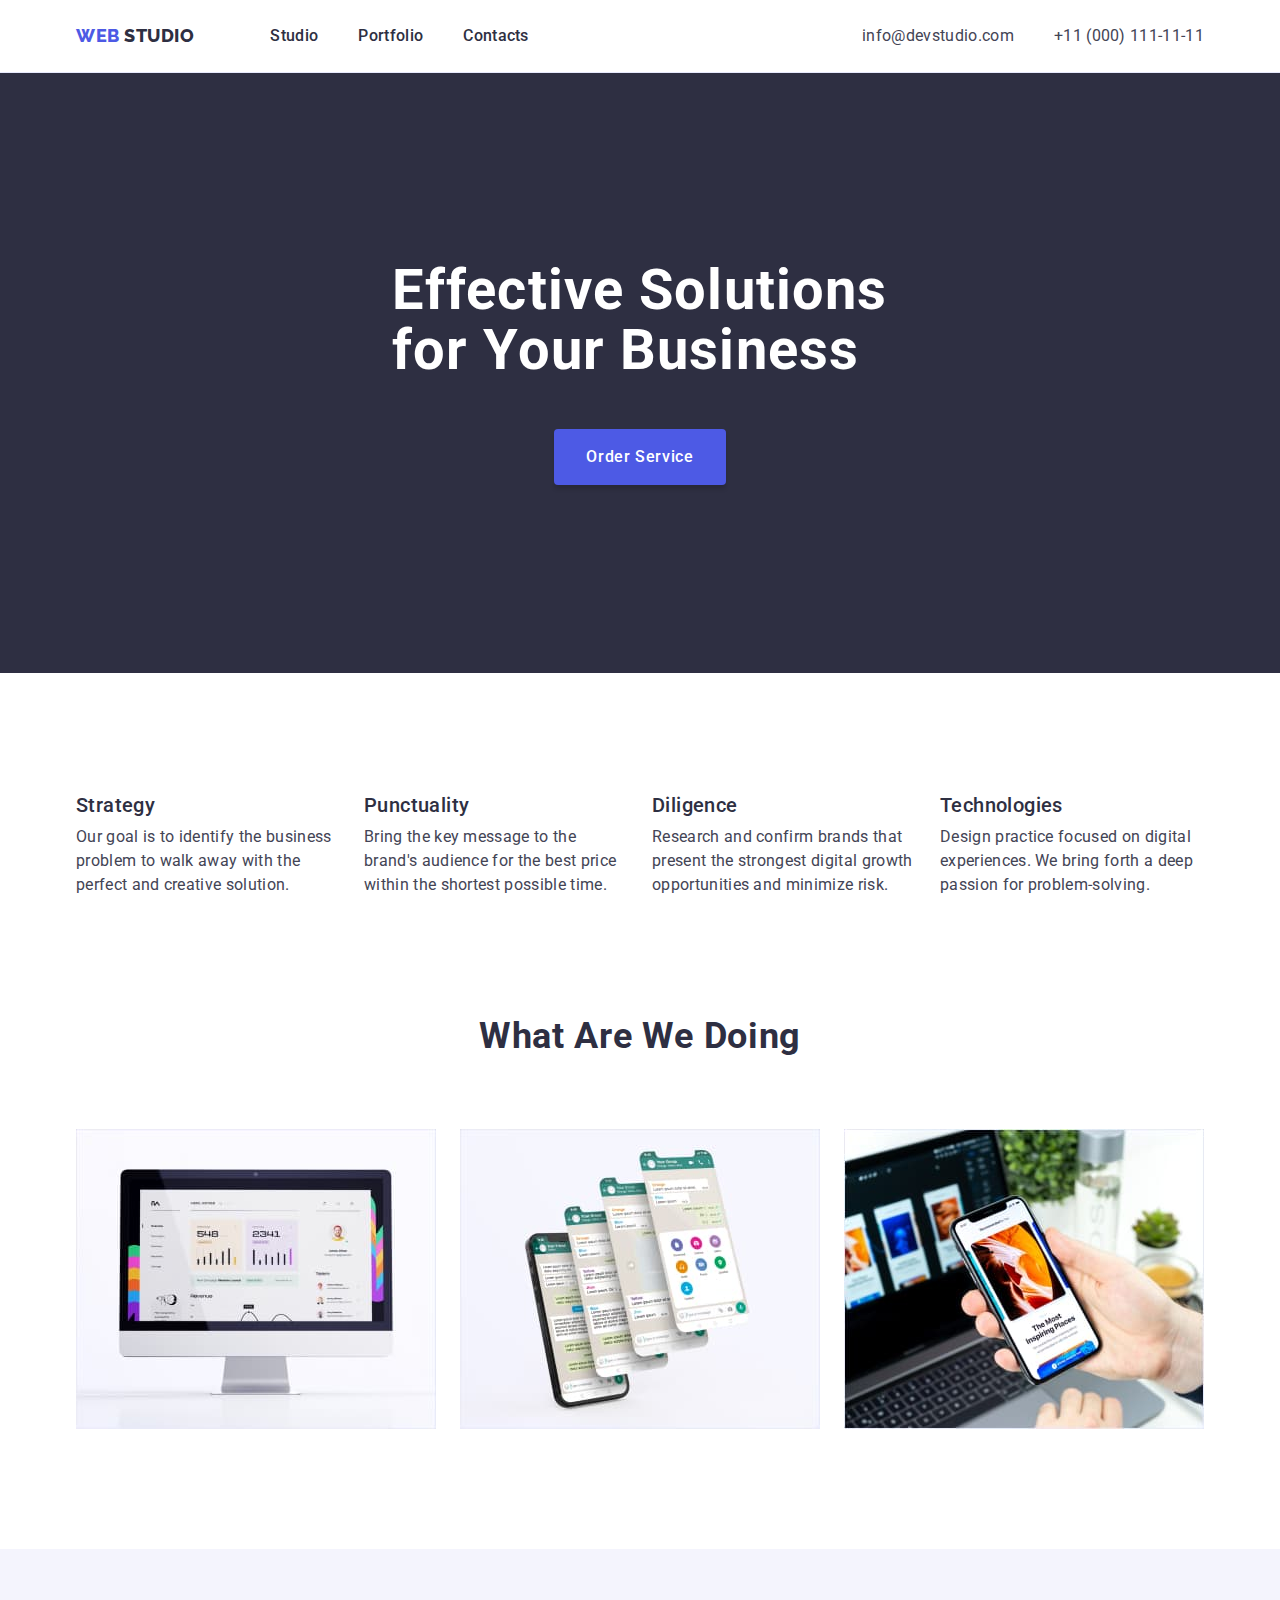
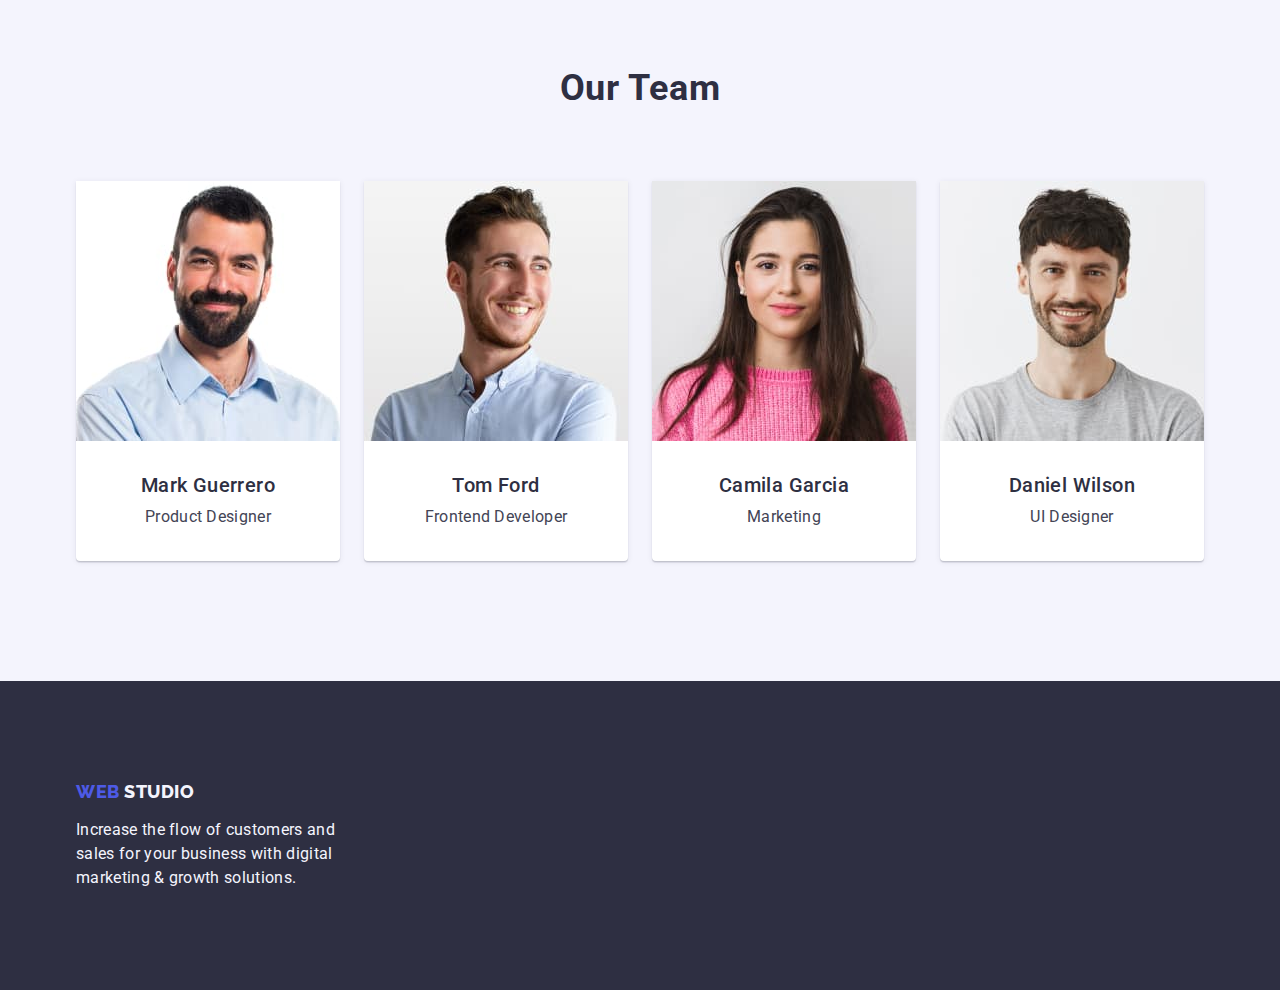
==== index.html @ 8f1e39b2 "Initial commit" ====
<!DOCTYPE html>
<html lang="en">
  <head>
    <meta charset="UTF-8" />
    <meta http-equiv="X-UA-Compatible" content="IE=edge" />
    <meta name="viewport" content="width=device-width, initial-scale=1.0" />
    <title>Web Studio</title>
    <link rel="preconnect" href="https://fonts.googleapis.com" />
    <link rel="preconnect" href="https://fonts.gstatic.com" crossorigin />
    <link
      href="https://fonts.googleapis.com/css2?family=Raleway:wght@800&family=Roboto:wght@400;500;700&display=swap"
      rel="stylesheet"
    />
    <link
      rel="stylesheet"
      href="https://cdnjs.cloudflare.com/ajax/libs/modern-normalize/1.1.0/modern-normalize.min.css"
    />
    <link rel="stylesheet" href="./css/styles.css" />
  </head>
  <body>
    <!-- top-line -->
    <header class="header">
      <div class="navigation-section container">
        <nav class="header-nav">
          <a href="./index.html" class="header-logo">
            Web
            <span class="header-logo-studio">Studio</span>
          </a>

          <!-- navigation -->

          <ul class="nav-items list">
            <li class="nav-item">
              <a href="./index.html" class="nav-link link">Studio</a>
            </li>
            <li class="nav-item">
              <a href="./portfolio.html" class="nav-link link">Portfolio</a>
            </li>
            <li class="nav-item">
              <a href="" class="nav-link link">Contacts</a>
            </li>
          </ul>
        </nav>

        <!-- address -->

        <address class="header-address">
          <ul class="outh-nav list">
            <li class="outh-item">
              <!-- link address mail  -->
              <a href="mailto:info@devstudio.com" class="outh-link link"
                >info@devstudio.com</a
              >
            </li>
            <li class="outh-item">
              <!-- link namber telephone -->
              <a href="tel:+110001111111" class="outh-link link"
                >+11 (000) 111-11-11</a
              >
            </li>
          </ul>
        </address>
      </div>
    </header>

    <main>
      <!-- hero -->
      <section class="hero section">
        <div class="container">
          <h1 class="hero-subject">Effective Solutions for Your Business</h1>
          <button type="button" class="hero-btn">Order Service</button>
        </div>
      </section>

      <!-- section2 advantages-->
      <section class="advantages-section section">
        <div class="advantages-container container">
          <h2 class="visually-hidden">information</h2>
          <ul class="advantages-list list">
            <li class="advantages-item item">
              <h3 class="section-subtitle">Strategy</h3>
              <p class="section-feature">
                Our goal is to identify the business problem to walk away with
                the perfect and creative solution.
              </p>
            </li>
            <li class="advantages-item item">
              <h3 class="section-subtitle">Punctuality</h3>
              <p class="section-feature">
                Bring the key message to the brand's audience for the best price
                within the shortest possible time.
              </p>
            </li>
            <li class="advantages-item item">
              <h3 class="section-subtitle">Diligence</h3>
              <p class="section-feature">
                Research and confirm brands that present the strongest digital
                growth opportunities and minimize risk.
              </p>
            </li>
            <li class="advantages-item item">
              <h3 class="section-subtitle">Technologies</h3>
              <p class="section-feature">
                Design practice focused on digital experiences. We bring forth a
                deep passion for problem-solving.
              </p>
            </li>
          </ul>
        </div>
      </section>

      <!-- section3 What are we doing-->
      <section class="work-section section">
        <div class="work-container container">
          <h2 class="section-title">What are we doing</h2>
          <ul class="work-list list">
            <li class="work-item">
              <img
                src="./images/rectangle-computer.jpg"
                alt="computer"
                width="360"
              />
            </li>
            <li class="work-item">
              <img
                src="./images/rectangle-screen.jpg"
                alt="screen"
                width="360"
              />
            </li>
            <li class="work-item">
              <img
                src="./images/rectangle-telrphone.jpg"
                alt="telephone"
                width="360"
              />
            </li>
          </ul>
        </div>
      </section>

      <!-- section4 -->
      <section class="section-individual section">
        <div class="individual-container container">
          <h2 class="section-title">Our Team</h2>
          <ul class="individual-lists lists">
            <li class="teacher-list list">
              <img
                class="img-list"
                src="./images/mark-guerrero-img.jpg"
                alt="Mark Guerrero"
                width="264"
              />
              <div class="information-list">
                <h3 class="section-subtitle">Mark Guerrero</h3>
                <p class="section-feature">Product Designer</p>
              </div>
            </li>
            <li class="teacher-list list">
              <img
                class="img-list"
                src="./images/tom-ford-img.jpg"
                alt="Tom Ford"
                width="264"
              />
              <div class="information-list">
                <h3 class="section-subtitle">Tom Ford</h3>
                <p class="section-feature">Frontend Developer</p>
              </div>
            </li>
            <li class="teacher-list list">
              <img
                class="img-list"
                src="./images/camila-garcia-img.jpg"
                alt="Camila Garcia"
                width="264"
              />
              <div class="information-list">
                <h3 class="section-subtitle">Camila Garcia</h3>
                <p class="section-feature">Marketing</p>
              </div>
            </li>
            <li class="teacher-list list">
              <img
                class="img-list"
                src="./images/daniel-wilson-img.jpg"
                alt="Daniel Wilson"
                width="264"
              />
              <div class="information-list">
                <h3 class="section-subtitle">Daniel Wilson</h3>
                <p class="section-feature">UI Designer</p>
              </div>
            </li>
          </ul>
        </div>
      </section>
    </main>

    <footer class="futer list">
      <div class="futer-title container">
        <a href="./index.html" class="logo-futer link">
          Web
          <span class="title-studio">Studio</span>
        </a>
        <p class="box-text">
          Increase the flow of customers and sales for your business with
          digital marketing & growth solutions.
        </p>
      </div>
    </footer>
  </body>
</html>
---- css/styles.css ----
:root {
  --primary-text-color: #434455;
  --title-text-color: #2e2f42;
  --background-style-color: #ffffff;
  --primary-button-color: #4d5ae5;
  --active-button-color: #404bbf;
  --design-element: #f4f4fd;
  --border-box: #e7e9fc;
}

html {
  box-sizing: border-box;
}

*,
*::before *::after {
  box-sizing: inherit;
}

body {
  font-family: Roboto, sans-serif;
  margin: 0;
  background-color: var(--background-style-color);
  color: var(--primary-text-color);
  letter-spacing: 0.02em;
}

/* defolt class */

h1,
h2,
h3,
h4,
p {
  margin: 0 auto;
}
ul {
  list-style: none;
  padding: 0;
  margin: 0;
}
a {
  text-decoration: none;
}
.visually-hidden {
  position: absolute;
  width: 1px;
  height: 1px;
  margin: -1px;
  border: 0;
  padding: 0;

  white-space: nowrap;
  clip-path: inset(100%);
  clip: rect(0 0 0 0);
  overflow: hidden;
}

.container {
  width: 1158px;
  padding: 0 15px;

  margin: 0 auto;
}
.section-title {
  margin-top: 0;
  margin-bottom: 72px;

  color: var(--title-text-color);
  font-weight: 700;
  font-size: 36px;
  line-height: 1.11;
  text-align: center;
  letter-spacing: 0.02em;
  text-transform: capitalize;
}

.section-subtitle {
  margin-bottom: 8px;
  align-items: center;

  color: var(--title-text-color);
  font-family: "Roboto";
  font-style: normal;
  font-weight: 500;
  font-size: 20px;
  line-height: 1.2;
  letter-spacing: 0.02em;
}

.section-feature {
  margin-top: 0;
  margin-bottom: 0px;

  color: var(--primary-text-color);
  font-size: 16px;
  line-height: 1.5;
}

img {
  display: block;
}

/* logo*/

.navigation-section {
  display: flex;
  align-items: center;
  justify-content: space-between;
  margin: 0 auto;
}

.header {
  border-bottom: 1px solid var(--border-box);
}

.header-nav {
  display: flex;
  align-items: center;
}

.header-logo {
  margin-right: 76px;

  color: var(--primary-button-color);
  font-family: Raleway, sans-serif;
  font-weight: 800;
  font-size: 18px;
  line-height: 1.17;
  letter-spacing: 0.03em;
  text-transform: uppercase;
  text-decoration: none;
}
.header-logo-studio {
  color: var(--title-text-color);
}

/* navigation */

.nav-items {
  display: flex;
}
.nav-item:not(:last-child) {
  margin-right: 40px;
}
.nav-link {
  display: block;
  padding: 24px 0;

  color: var(--title-text-color);
  font-weight: 500;
  font-family: inherit;
  font-size: 16px;
  line-height: 1.5;
}

.nav-link:hover,
.nav-link:focus {
  color: var(--active-button-color);
}

/* address  */
.header-address {
  padding-top: 24px;
  padding-bottom: 24px;
}
.outh-nav {
  display: flex;
}

.outh-item:not(:last-child) {
  margin-right: 40px;
}

.outh-link {
  display: block;
  border: none;

  color: var(--primary-text-color);
  font-style: normal;
  font-size: 16px;
  line-height: 1.5;
}
.outh-link:hover,
.outh-link:focus {
  color: var(--active-button-color);
}

/* hero */

.hero {
  align-items: center;

  padding: 188px 0;
  background-color: var(--title-text-color);
}

.hero-subject {
  max-width: 496px;
  margin-bottom: 48px;

  color: var(--background-style-color);
  font-weight: 700;
  font-size: 56px;
  line-height: 1.07;
  letter-spacing: 0.02em;
}
/*hero btn */

.hero-btn {
  display: block;
  min-width: 169px;
  padding: 16px 32px;
  margin: auto;

  background-color: var(--primary-button-color);
  color: var(--background-style-color);
  font-family: "Roboto", sans-serif;
  font-weight: 500;
  font-size: 16px;
  line-height: 1.5;
  letter-spacing: 0.04em;
  cursor: pointer;

  border: none;
  box-shadow: 0px 4px 4px rgba(0, 0, 0, 0.15);
  border-radius: 4px;
}

.hero-btn:hover,
.hero-btn:focus {
  background-color: var(--active-button-color);
  color: var(--background-style-color);
}

/* section */
.advantages-section {
  padding: 120px 0;
  margin: 0 auto;
}

.advantages-list {
  display: flex;
  align-items: center;
  gap: 24px;
}
.advantages-item {
  display: flex;
  flex-direction: column;
  align-items: baseline;
  padding: 0px;
  /* gap: 8px; */
  width: calc((100% - 72px) / 4);
}
.advantages-item .section-subtitle {
  margin-left: 0;
}

/* work-section  */

.work-section {
  padding-bottom: 120px;
}

.work-list {
  display: flex;
}

.work-item:not(:last-child) {
  margin-right: 24px;
}
/* section 4 */
.section-individual {
  padding-top: 120px;
  padding-bottom: 120px;

  background-color: var(--design-element);
}

.individual-lists {
  display: flex;
  align-items: center;
  padding: 0;
  margin: 0;
}

.teacher-list {
  background-color: var(--background-style-color);
  box-shadow: 0px 1px 6px rgba(46, 47, 66, 0.08),
    0px 1px 1px rgba(46, 47, 66, 0.16), 0px 2px 1px rgba(46, 47, 66, 0.08);
  border-radius: 0px 0px 4px 4px;
}

.teacher-list:not(:last-child) {
  margin-right: 24px;
}

.information-list {
  display: flex;
  flex-direction: column;
  padding: 32px 16px;
}
.information-list > h3,
.information-list > p {
  text-align: center;
}

/* footer     */
.futer {
  display: flex;

  background-color: var(--title-text-color);
  padding-top: 100px;
  padding-bottom: 100px;
}

.logo-futer {
  display: inline-block;
  margin-bottom: 16px;
  padding: 0;

  min-width: 115px;
  color: var(--primary-button-color);
  font-family: Raleway, sans-serif;
  font-weight: 800;
  font-size: 18px;
  line-height: 1.17;
  letter-spacing: 0.03em;
  text-transform: uppercase;
  text-decoration: none;
}

.title-studio {
  color: var(--design-element);
}
.box-text {
  width: 264px;
  margin: 0;

  color: var(--design-element);
  font-size: 16px;
  line-height: 1.5;
}

/* porfolio */
.section-filtr {
  padding: 96px 0 120px;
}

.filters-items {
  display: flex;
  padding: 0;

  margin-bottom: 72px;
  gap: 24px;
  align-items: center;

  flex-direction: row;
  justify-content: center;
}
.btn {
  align-items: center;
  margin: 0;
  padding: 0;
}

.btn-link {
  display: flex;
  margin: 0;
  padding: 12px 24px;
  align-items: center;
  border: 1px solid var(--border-box);
  border-radius: 4px;

  background-color: var(--design-element);
  color: var(--primary-button-color);
  font-family: Roboto, sans-serif;
  font-weight: 500;
  font-size: 16px;
  line-height: 1.5;
  letter-spacing: 0.04em;
  cursor: pointer;
}
.ntn-link:not(:last-child) {
  margin-right: 12px 24px;
}

.btn-link:hover,
.btn-link:focus {
  background-color: var(--active-button-color);
  color: var(--background-style-color);
  border: none;
  border: 1px solid transparent;
}

/* section-portfolio 2 */
.section-portfolio {
  display: flex;
  flex-wrap: wrap;
}
.img-info {
  display: flex;
  justify-content: center;
  margin-right: 24px;
  margin-bottom: 48px;
  width: 360px;
  /* border: 1px solid var(--border-box); */
}

.img-info:nth-child(3n) {
  margin-right: 0;
}
.img-info:nth-last-child(-n + 3) {
  margin-bottom: 0;
}

.info-link {
  margin: 0 auto;
  padding: 32px 16px;

  border: 1px solid var(--border-box);
  border-top: none;
}
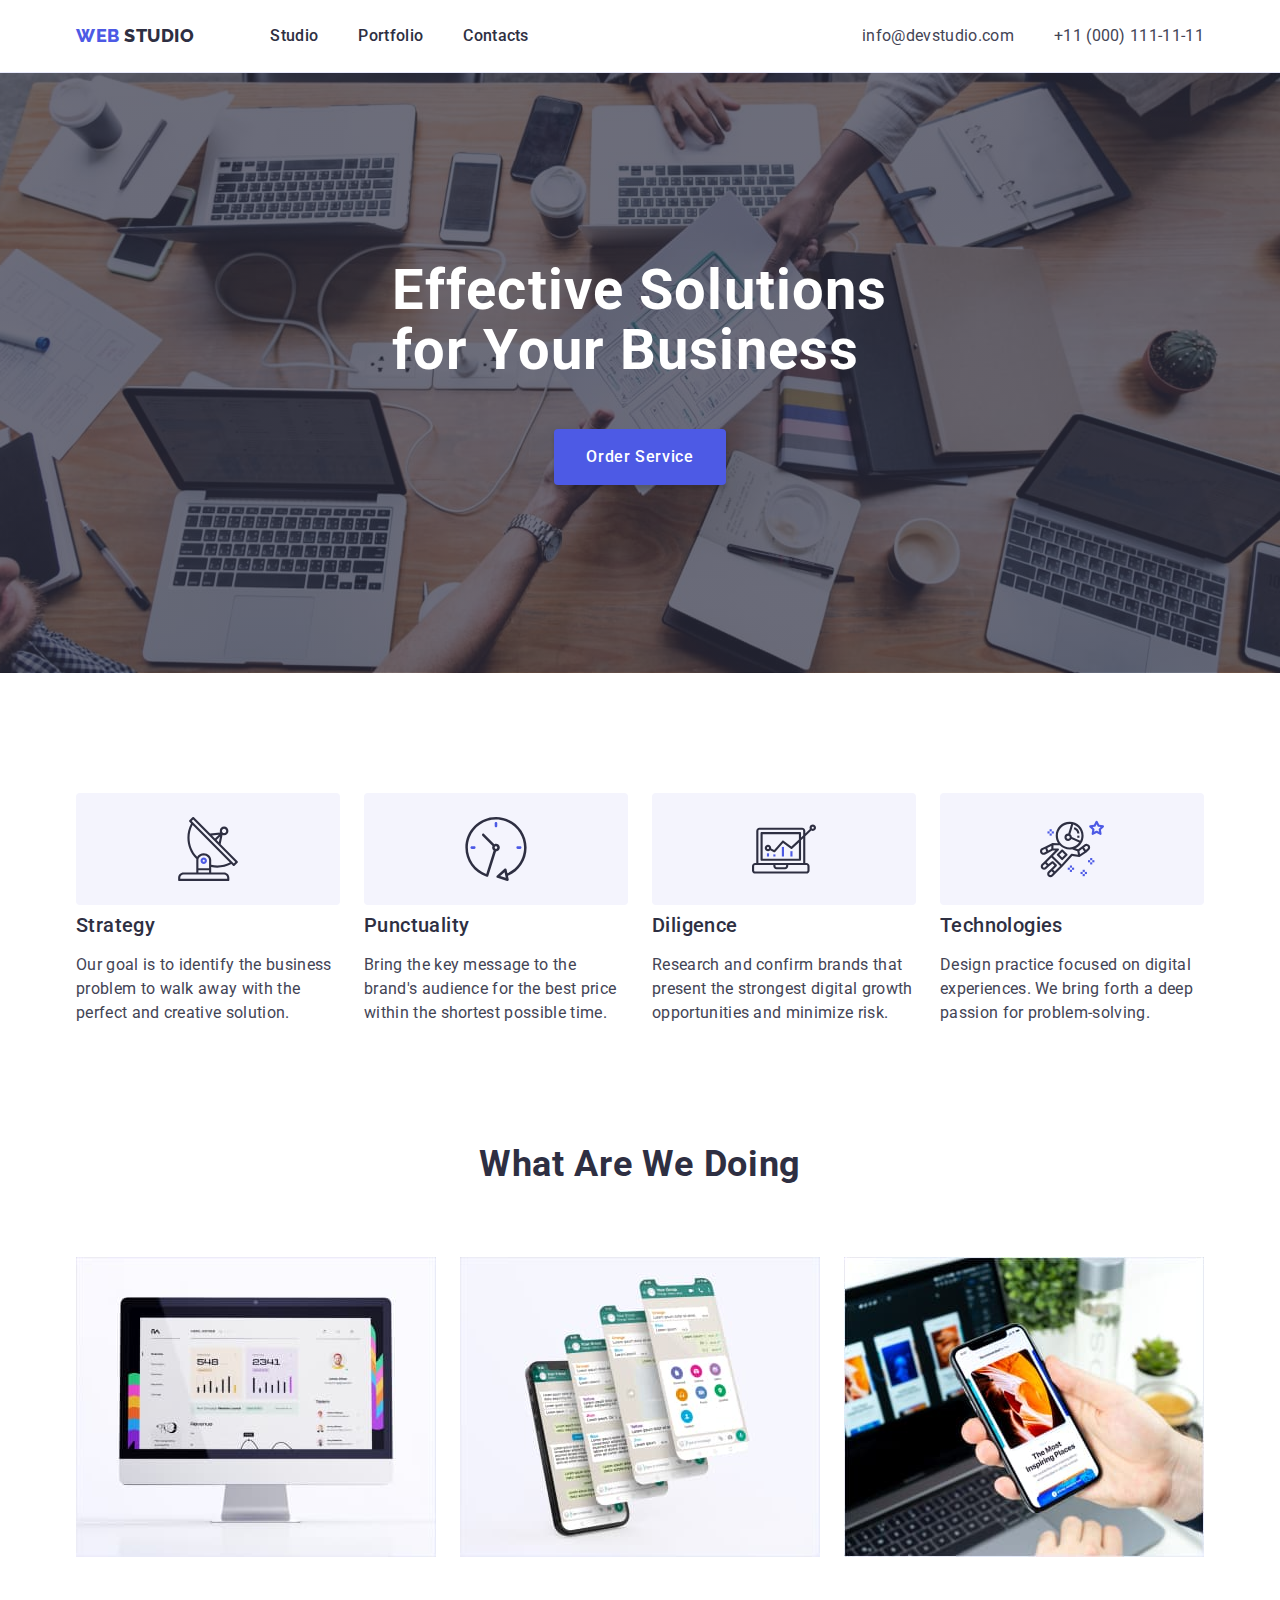
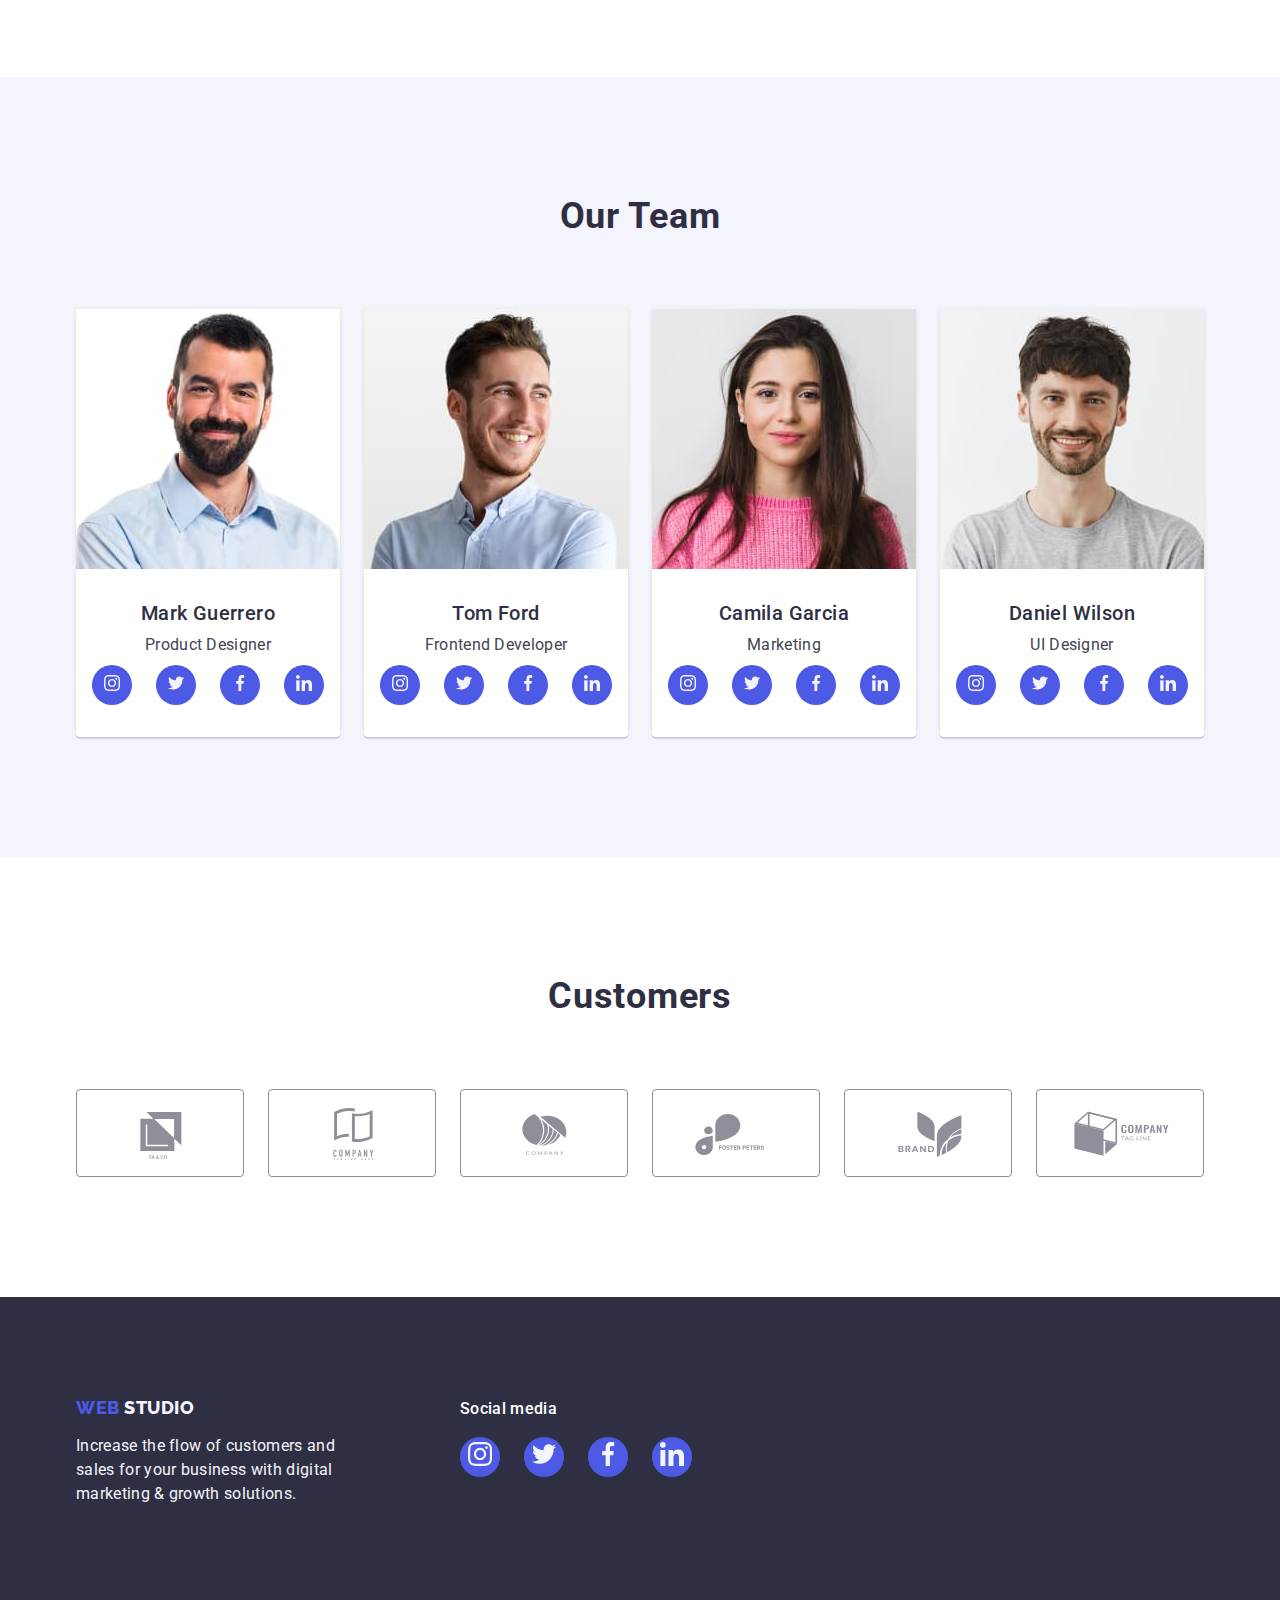
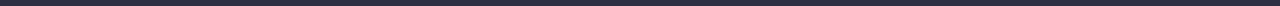
==== commit 8e6e45de: "my-job" ====
--- a/index.html
+++ b/index.html
@@ -78,6 +78,11 @@
           <h2 class="visually-hidden">information</h2>
           <ul class="advantages-list list">
             <li class="advantages-item item">
+              <div class="icon-bac">
+                <svg class="social-icon" width="64" height="64">
+                  <use href="./images/icons.svg#icon-antenna"></use>
+                </svg>
+              </div>
               <h3 class="section-subtitle">Strategy</h3>
               <p class="section-feature">
                 Our goal is to identify the business problem to walk away with
@@ -85,6 +90,11 @@
               </p>
             </li>
             <li class="advantages-item item">
+              <div class="icon-bac">
+                <svg class="social-icon" width="64" height="64">
+                  <use href="./images/icons.svg#icon-clock"></use>
+                </svg>
+              </div>
               <h3 class="section-subtitle">Punctuality</h3>
               <p class="section-feature">
                 Bring the key message to the brand's audience for the best price
@@ -92,6 +102,11 @@
               </p>
             </li>
             <li class="advantages-item item">
+              <div class="icon-bac">
+                <svg class="social-icon" width="64" height="64">
+                  <use href="./images/icons.svg#icon-diagram"></use>
+                </svg>
+              </div>
               <h3 class="section-subtitle">Diligence</h3>
               <p class="section-feature">
                 Research and confirm brands that present the strongest digital
@@ -99,6 +114,11 @@
               </p>
             </li>
             <li class="advantages-item item">
+              <div class="icon-bac">
+                <svg class="social-icon" width="64" height="64">
+                  <use href="./images/icons.svg#icon-astronaut"></use>
+                </svg>
+              </div>
               <h3 class="section-subtitle">Technologies</h3>
               <p class="section-feature">
                 Design practice focused on digital experiences. We bring forth a
@@ -139,7 +159,7 @@
         </div>
       </section>
 
-      <!-- section4 -->
+      <!--info-teacher section4 -->
       <section class="section-individual section">
         <div class="individual-container container">
           <h2 class="section-title">Our Team</h2>
@@ -154,6 +174,36 @@
               <div class="information-list">
                 <h3 class="section-subtitle">Mark Guerrero</h3>
                 <p class="section-feature">Product Designer</p>
+                <ul class="info-link-icon">
+                  <li class="link-icon-teacher">
+                    <a href="" aria-label="link to instagram">
+                      <svg class="social-list" width="16" height="16">
+                        <use href="./images/icons.svg#icon-instagram"></use>
+                      </svg>
+                    </a>
+                  </li>
+                  <li class="link-icon-teacher">
+                    <a href="" aria-label="link to twitter">
+                      <svg class="social-list" width="16" height="16">
+                        <use href="./images/icons.svg#icon-twitter"></use>
+                      </svg>
+                    </a>
+                  </li>
+                  <li class="link-icon-teacher">
+                    <a href="" aria-label="link to facebook">
+                      <svg class="social-list" width="16" height="16">
+                        <use href="./images/icons.svg#icon-facebook"></use>
+                      </svg>
+                    </a>
+                  </li>
+                  <li class="link-icon-teacher">
+                    <a href="" aria-label="link to linkedin">
+                      <svg class="social-list" width="16" height="16">
+                        <use href="./images/icons.svg#icon-linkedin"></use>
+                      </svg>
+                    </a>
+                  </li>
+                </ul>
               </div>
             </li>
             <li class="teacher-list list">
@@ -166,6 +216,36 @@
               <div class="information-list">
                 <h3 class="section-subtitle">Tom Ford</h3>
                 <p class="section-feature">Frontend Developer</p>
+                <ul class="info-link-icon">
+                  <li class="link-icon-teacher">
+                    <a href="" aria-label="link to instagram">
+                      <svg class="social-list" width="16" height="16">
+                        <use href="./images/icons.svg#icon-instagram"></use>
+                      </svg>
+                    </a>
+                  </li>
+                  <li class="link-icon-teacher">
+                    <a href="" aria-label="link to twitter">
+                      <svg class="social-list" width="16" height="16">
+                        <use href="./images/icons.svg#icon-twitter"></use>
+                      </svg>
+                    </a>
+                  </li>
+                  <li class="link-icon-teacher">
+                    <a href="" aria-label="link to facebook">
+                      <svg class="social-list" width="16" height="16">
+                        <use href="./images/icons.svg#icon-facebook"></use>
+                      </svg>
+                    </a>
+                  </li>
+                  <li class="link-icon-teacher">
+                    <a href="" aria-label="link to linkedin">
+                      <svg class="social-list" width="16" height="16">
+                        <use href="./images/icons.svg#icon-linkedin"></use>
+                      </svg>
+                    </a>
+                  </li>
+                </ul>
               </div>
             </li>
             <li class="teacher-list list">
@@ -178,6 +258,36 @@
               <div class="information-list">
                 <h3 class="section-subtitle">Camila Garcia</h3>
                 <p class="section-feature">Marketing</p>
+                <ul class="info-link-icon">
+                  <li class="link-icon-teacher">
+                    <a href="" aria-label="link to instagram">
+                      <svg class="social-list" width="16" height="16">
+                        <use href="./images/icons.svg#icon-instagram"></use>
+                      </svg>
+                    </a>
+                  </li>
+                  <li class="link-icon-teacher">
+                    <a href="" aria-label="link to twitter">
+                      <svg class="social-list" width="16" height="16">
+                        <use href="./images/icons.svg#icon-twitter"></use>
+                      </svg>
+                    </a>
+                  </li>
+                  <li class="link-icon-teacher">
+                    <a href="" aria-label="link to facebook">
+                      <svg class="social-list" width="16" height="16">
+                        <use href="./images/icons.svg#icon-facebook"></use>
+                      </svg>
+                    </a>
+                  </li>
+                  <li class="link-icon-teacher">
+                    <a href="" aria-label="link to linkedin">
+                      <svg class="social-list" width="16" height="16">
+                        <use href="./images/icons.svg#icon-linkedin"></use>
+                      </svg>
+                    </a>
+                  </li>
+                </ul>
               </div>
             </li>
             <li class="teacher-list list">
@@ -190,23 +300,138 @@
               <div class="information-list">
                 <h3 class="section-subtitle">Daniel Wilson</h3>
                 <p class="section-feature">UI Designer</p>
-              </div>
+                <ul class="info-link-icon">
+                  <li class="link-icon-teacher">
+                    <a href="" aria-label="link to instagram">
+                      <svg class="social-list" width="16" height="16">
+                        <use href="./images/icons.svg#icon-instagram"></use>
+                      </svg>
+                    </a>
+                  </li>
+                  <li class="link-icon-teacher">
+                    <a href="" aria-label="link to twitter">
+                      <svg class="social-list" width="16" height="16">
+                        <use href="./images/icons.svg#icon-twitter"></use>
+                      </svg>
+                    </a>
+                  </li>
+                  <li class="link-icon-teacher">
+                    <a href="" aria-label="link to facebook">
+                      <svg class="social-list" width="16" height="16">
+                        <use href="./images/icons.svg#icon-facebook"></use>
+                      </svg>
+                    </a>
+                  </li>
+                  <li class="link-icon-teacher">
+                    <a href="" aria-label="link to linkedin">
+                      <svg class="social-list" width="16" height="16">
+                        <use href="./images/icons.svg#icon-linkedin"></use>
+                      </svg>
+                    </a>
+                  </li>
+                </ul>
+              </div>
+            </li>
+          </ul>
+        </div>
+      </section>
+      <!-- compani-info -->
+      <section class="compani section">
+        <div class="container">
+          <h2 class="section-title">Customers</h2>
+          <ul class="compani-lists">
+            <li class="img-link-compani">
+              <a href="" aria-label="link to">
+                <svg class="compani-link" width="104" height="56">
+                  <use href="./images/icons.svg#icon-Logo"></use>
+                </svg>
+              </a>
+            </li>
+            <li class="img-link-compani">
+              <a href="" aria-label="link to">
+                <svg class="compani-link" width="104" height="56">
+                  <use href="./images/icons.svg#icon-Logo-1"></use>
+                </svg>
+              </a>
+            </li>
+            <li class="img-link-compani">
+              <a href="" aria-label="link to">
+                <svg class="compani-link" width="104" height="56">
+                  <use href="./images/icons.svg#icon-Logo-2"></use>
+                </svg>
+              </a>
+            </li>
+            <li class="img-link-compani">
+              <a href="" aria-label="link to">
+                <svg class="compani-link" width="104" height="56">
+                  <use href="./images/icons.svg#icon-Logo-3"></use>
+                </svg>
+              </a>
+            </li>
+            <li class="img-link-compani">
+              <a href="" aria-label="link to">
+                <svg class="compani-link" width="104" height="56">
+                  <use href="./images/icons.svg#icon-Logo-4"></use>
+                </svg>
+              </a>
+            </li>
+            <li class="img-link-compani">
+              <a href="" aria-label="link to">
+                <svg class="compani-link" width="104" height="56">
+                  <use href="./images/icons.svg#icon-Logo-5"></use>
+                </svg>
+              </a>
             </li>
           </ul>
         </div>
       </section>
     </main>
 
-    <footer class="futer list">
-      <div class="futer-title container">
-        <a href="./index.html" class="logo-futer link">
-          Web
-          <span class="title-studio">Studio</span>
-        </a>
-        <p class="box-text">
-          Increase the flow of customers and sales for your business with
-          digital marketing & growth solutions.
-        </p>
+    <footer class="futer">
+      <div class="over-futer container">
+        <div class="futer-title">
+          <a href="./index.html" class="logo-futer link">
+            Web
+            <span class="title-studio">Studio</span>
+          </a>
+          <p class="box-text">
+            Increase the flow of customers and sales for your business with
+            digital marketing & growth solutions.
+          </p>
+        </div>
+        <div class="contacts-active">
+          <h4 class="futer-subtitle">Social media</h4>
+          <ul class="futer-link-icon">
+            <li class="compani-link-icon">
+              <a href="" aria-label="link to instagram">
+                <svg class="social-contakt" width="24" height="24">
+                  <use href="./images/icons.svg#icon-instagram"></use>
+                </svg>
+              </a>
+            </li>
+            <li class="compani-link-icon">
+              <a href="" aria-label="link to twitter">
+                <svg class="social-contakt" width="24" height="24">
+                  <use href="./images/icons.svg#icon-twitter"></use>
+                </svg>
+              </a>
+            </li>
+            <li class="compani-link-icon">
+              <a href="" aria-label="link to facebook">
+                <svg class="social-contakt" width="24" height="24">
+                  <use href="./images/icons.svg#icon-facebook"></use>
+                </svg>
+              </a>
+            </li>
+            <li class="compani-link-icon">
+              <a href="" aria-label="link to linkedin">
+                <svg class="social-contakt" width="24" height="24">
+                  <use href="./images/icons.svg#icon-linkedin"></use>
+                </svg>
+              </a>
+            </li>
+          </ul>
+        </div>
       </div>
     </footer>
   </body>
--- a/css/styles.css
+++ b/css/styles.css
@@ -6,6 +6,8 @@
   --active-button-color: #404bbf;
   --design-element: #f4f4fd;
   --border-box: #e7e9fc;
+  --icon-color: #8e8f99;
+  --social-link-active: #31d0aa;
 }
 
 html {
@@ -86,6 +88,16 @@
   font-size: 20px;
   line-height: 1.2;
   letter-spacing: 0.02em;
+}
+.futer-subtitle {
+  margin-bottom: 16px;
+  align-items: center;
+
+  font-weight: 500;
+  font-size: 16px;
+  line-height: 1.5;
+  letter-spacing: 0.02em;
+  color: var(--background-style-color);
 }
 
 .section-feature {
@@ -189,10 +201,18 @@
 /* hero */
 
 .hero {
-  align-items: center;
-
   padding: 188px 0;
+
   background-color: var(--title-text-color);
+  background-image: linear-gradient(
+      rgba(46, 47, 66, 0.7),
+      rgba(46, 47, 66, 0.7)
+    ),
+    url(../images/bac-people-office.jpg);
+  background-repeat: no-repeat;
+  background-position: center;
+
+  background-size: 1440px 600px;
 }
 
 .hero-subject {
@@ -233,7 +253,7 @@
   color: var(--background-style-color);
 }
 
-/* section */
+/* section 2 */
 .advantages-section {
   padding: 120px 0;
   margin: 0 auto;
@@ -249,8 +269,24 @@
   flex-direction: column;
   align-items: baseline;
   padding: 0px;
-  /* gap: 8px; */
+  gap: 8px;
   width: calc((100% - 72px) / 4);
+}
+.icon-bac {
+  display: flex;
+  justify-content: center;
+  align-items: center;
+
+  width: 264px;
+  height: 112px;
+
+  background: var(--design-element);
+  border-radius: 4px;
+}
+
+.social-icon {
+  width: 64px;
+  height: 64px;
 }
 .advantages-item .section-subtitle {
   margin-left: 0;
@@ -269,7 +305,7 @@
 .work-item:not(:last-child) {
   margin-right: 24px;
 }
-/* section 4 */
+/*nfo-teacher section 4 */
 .section-individual {
   padding-top: 120px;
   padding-bottom: 120px;
@@ -279,6 +315,7 @@
 
 .individual-lists {
   display: flex;
+  align-items: center;
   align-items: center;
   padding: 0;
   margin: 0;
@@ -303,8 +340,78 @@
 .information-list > h3,
 .information-list > p {
   text-align: center;
-}
-
+  margin-bottom: 8px;
+}
+.info-link-icon {
+  display: flex;
+
+  flex-direction: row;
+  justify-content: center;
+  align-items: center;
+  padding: 0px;
+  gap: 24px;
+}
+.link-icon-teacher {
+  display: flex;
+  justify-content: center;
+  align-items: center;
+  width: 40px;
+  height: 40px;
+
+  background-color: var(--primary-button-color);
+  border-radius: 50%;
+}
+.link-icon-teacher:hover,
+.link-icon-teacher:focus {
+  background-color: var(--social-link-active);
+  border-radius: 50%;
+}
+
+.social-list {
+  fill: var(--design-element);
+  width: 16px;
+  height: 16px;
+}
+
+/* compani link */
+
+.compani {
+  padding-top: 120px;
+  padding-bottom: 120px;
+  margin: auto;
+}
+.compani-lists {
+  display: flex;
+
+  flex-direction: row;
+  justify-content: center;
+  align-items: center;
+  padding: 0px;
+  gap: 24px;
+}
+
+.img-link-compani > a {
+  display: flex;
+  justify-content: center;
+  align-items: center;
+  width: 168px;
+  height: 88px;
+  border: 1px solid #8e8f99;
+
+  border-radius: 4px;
+}
+.compani-link {
+  fill: #8e8f99;
+}
+.compani-link:hover,
+.compani-link:focus,
+.img-link-compani:hover,
+.img-link-compani:focus {
+  border: 1px solid #404bbf;
+  fill: #404bbf;
+}
+
+/* #404BBF */
 /* footer     */
 .futer {
   display: flex;
@@ -312,6 +419,11 @@
   background-color: var(--title-text-color);
   padding-top: 100px;
   padding-bottom: 100px;
+}
+
+.over-futer {
+  display: flex;
+  gap: 120px;
 }
 
 .logo-futer {
@@ -341,6 +453,38 @@
   font-size: 16px;
   line-height: 1.5;
 }
+/* futer link */
+
+.futer-link-icon {
+  display: flex;
+
+  flex-direction: row;
+  justify-content: center;
+  align-items: center;
+  padding: 0px;
+  gap: 24px;
+}
+.compani-link-icon {
+  display: flex;
+  justify-content: center;
+  align-items: center;
+  width: 40px;
+  height: 40px;
+
+  background-color: var(--primary-button-color);
+  border-radius: 50%;
+}
+
+.social-contakt {
+  fill: var(--design-element);
+  width: 24px;
+  height: 24px;
+}
+.compani-link-icon:hover,
+.compani-link-icon:focus {
+  background-color: var(--social-link-active);
+  border-radius: 50%;
+}
 
 /* porfolio */
 .section-filtr {
@@ -391,6 +535,9 @@
   color: var(--background-style-color);
   border: none;
   border: 1px solid transparent;
+  box-shadow: 0px 3px 1px rgba(0, 0, 0, 0.1), 0px 2px 1px rgba(0, 0, 0, 0.08),
+    0px 2px 2px rgba(0, 0, 0, 0.12);
+  border-radius: 4px;
 }
 
 /* section-portfolio 2 */
@@ -404,7 +551,6 @@
   margin-right: 24px;
   margin-bottom: 48px;
   width: 360px;
-  /* border: 1px solid var(--border-box); */
 }
 
 .img-info:nth-child(3n) {
@@ -412,6 +558,12 @@
 }
 .img-info:nth-last-child(-n + 3) {
   margin-bottom: 0;
+}
+
+.img-info:hover,
+.img-info:focus {
+  box-shadow: 0px 1px 6px rgba(46, 47, 66, 0.08),
+    0px 1px 1px rgba(46, 47, 66, 0.16), 0px 2px 1px rgba(46, 47, 66, 0.08);
 }
 
 .info-link {
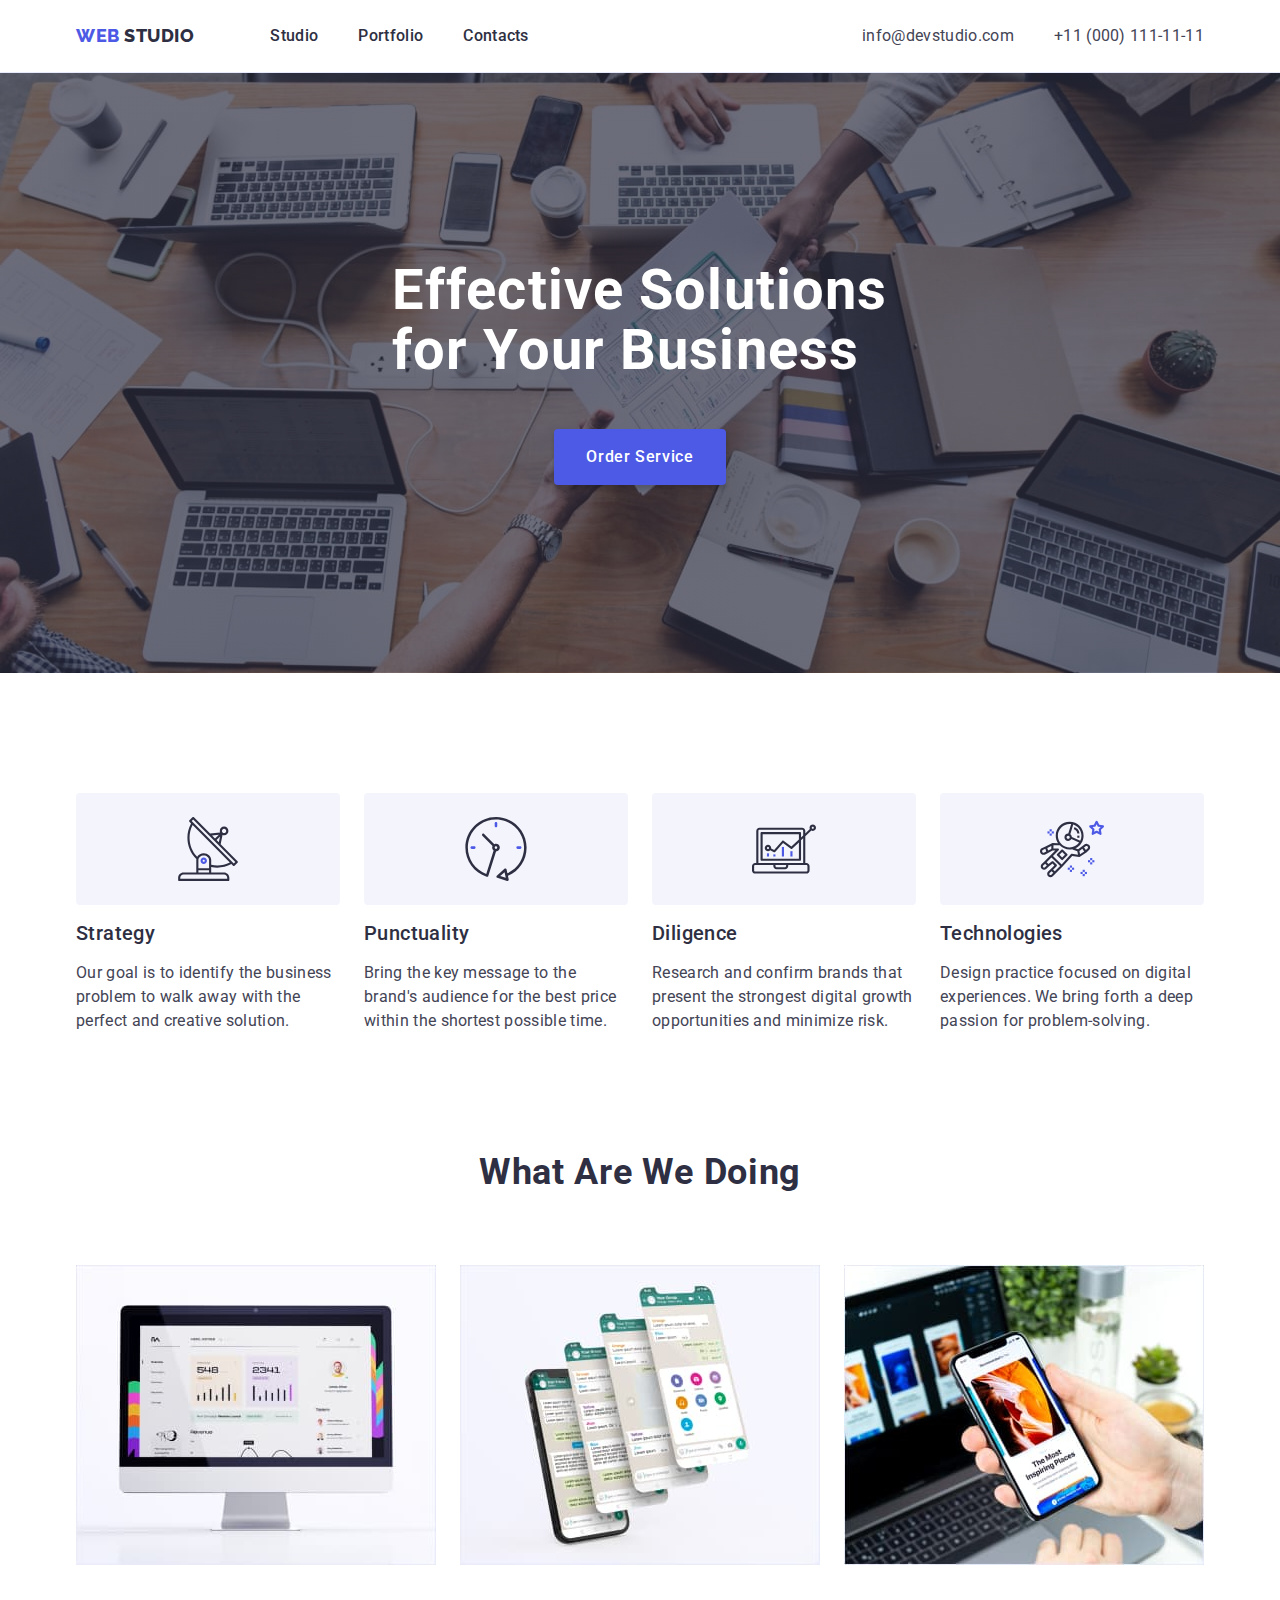
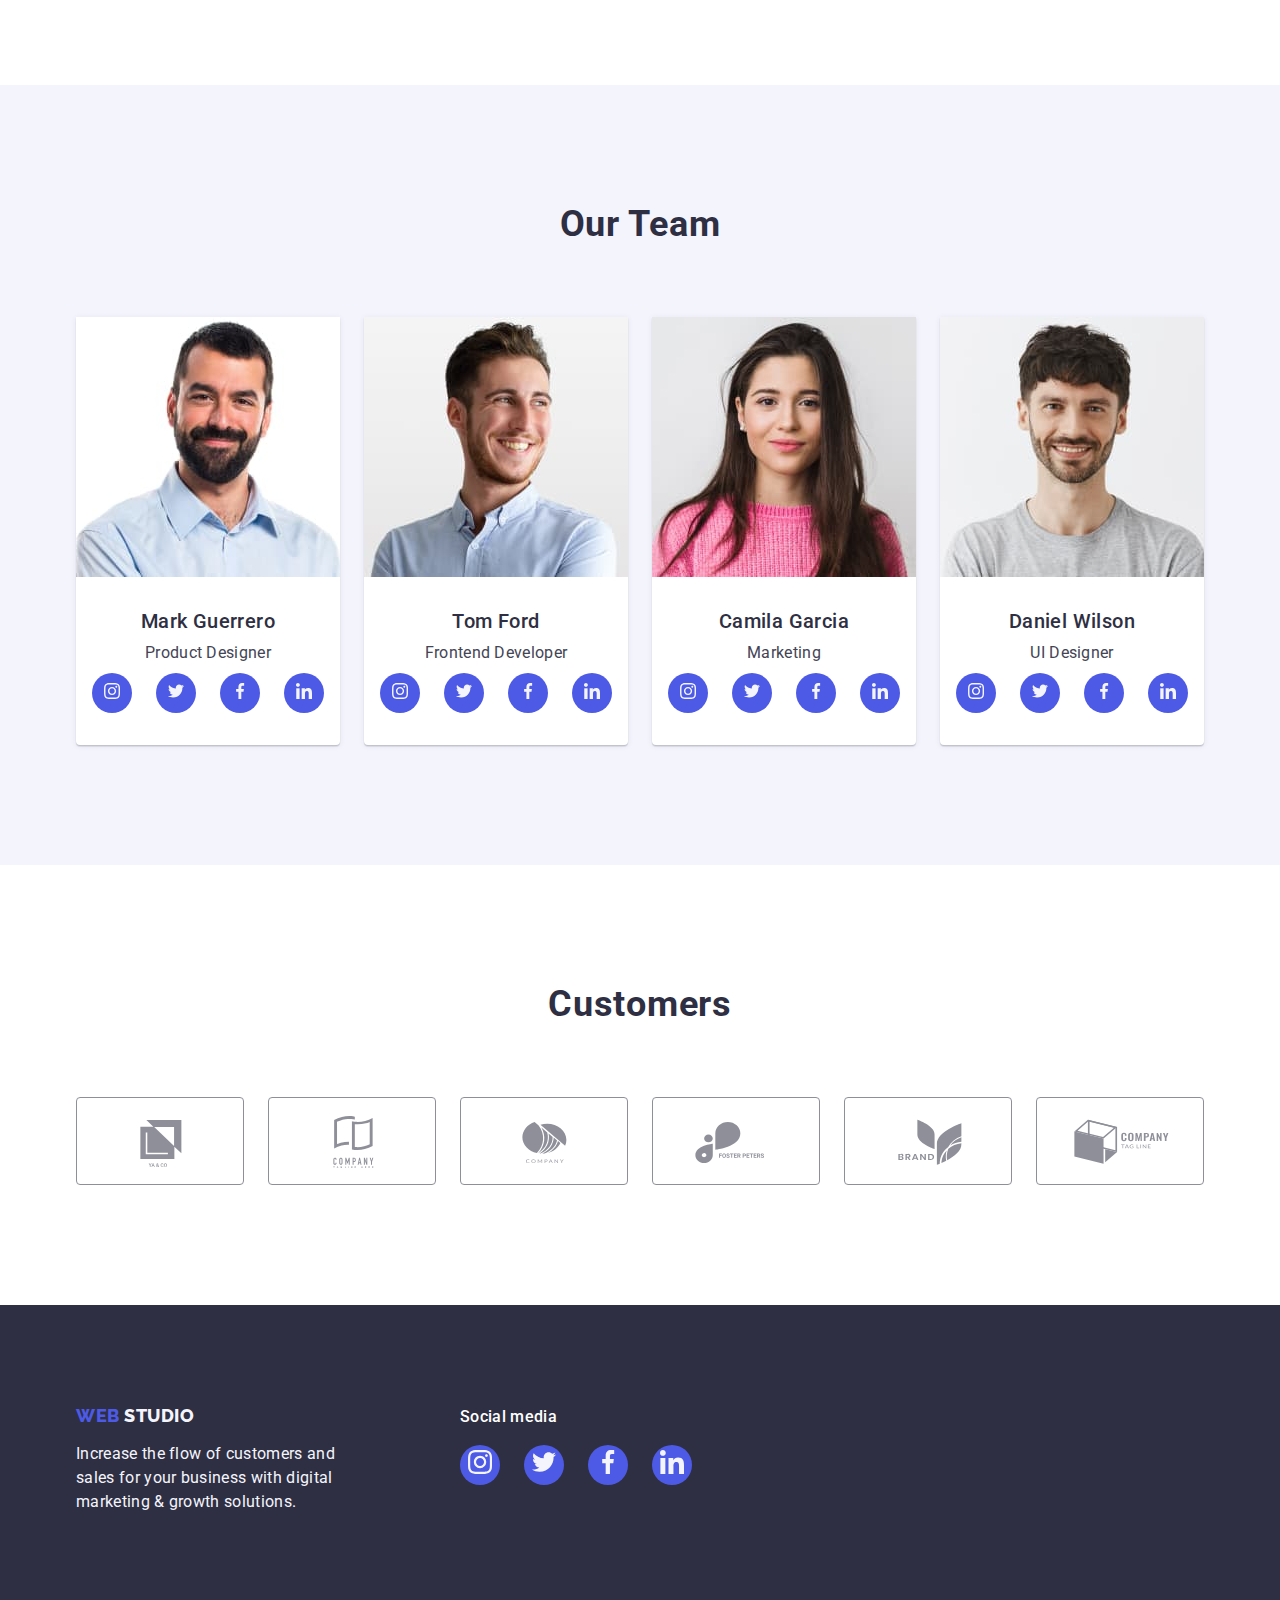
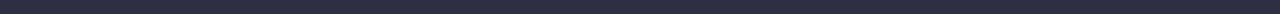
==== commit 56ed7b17: "blend" ====
--- a/index.html
+++ b/index.html
@@ -19,7 +19,7 @@
   </head>
   <body>
     <!-- top-line -->
-    <header class="header">
+    <header class="header section">
       <div class="navigation-section container">
         <nav class="header-nav">
           <a href="./index.html" class="header-logo">
@@ -176,32 +176,40 @@
                 <p class="section-feature">Product Designer</p>
                 <ul class="info-link-icon">
                   <li class="link-icon-teacher">
-                    <a href="" aria-label="link to instagram">
-                      <svg class="social-list" width="16" height="16">
-                        <use href="./images/icons.svg#icon-instagram"></use>
-                      </svg>
-                    </a>
-                  </li>
-                  <li class="link-icon-teacher">
-                    <a href="" aria-label="link to twitter">
-                      <svg class="social-list" width="16" height="16">
-                        <use href="./images/icons.svg#icon-twitter"></use>
-                      </svg>
-                    </a>
-                  </li>
-                  <li class="link-icon-teacher">
-                    <a href="" aria-label="link to facebook">
-                      <svg class="social-list" width="16" height="16">
-                        <use href="./images/icons.svg#icon-facebook"></use>
-                      </svg>
-                    </a>
-                  </li>
-                  <li class="link-icon-teacher">
-                    <a href="" aria-label="link to linkedin">
-                      <svg class="social-list" width="16" height="16">
-                        <use href="./images/icons.svg#icon-linkedin"></use>
-                      </svg>
-                    </a>
+                    <div class="link-content-icon-people">
+                      <a href="" aria-label="link to instagram">
+                        <svg class="social-list" width="16" height="16">
+                          <use href="./images/icons.svg#icon-instagram"></use>
+                        </svg>
+                      </a>
+                    </div>
+                  </li>
+                  <li class="link-icon-teacher">
+                    <div class="link-content-icon-people">
+                      <a href="" aria-label="link to twitter">
+                        <svg class="social-list" width="16" height="16">
+                          <use href="./images/icons.svg#icon-twitter"></use>
+                        </svg>
+                      </a>
+                    </div>
+                  </li>
+                  <li class="link-icon-teacher">
+                    <div class="link-content-icon-people">
+                      <a href="" aria-label="link to facebook">
+                        <svg class="social-list" width="16" height="16">
+                          <use href="./images/icons.svg#icon-facebook"></use>
+                        </svg>
+                      </a>
+                    </div>
+                  </li>
+                  <li class="link-icon-teacher">
+                    <div class="link-content-icon-people">
+                      <a href="" aria-label="link to linkedin">
+                        <svg class="social-list" width="16" height="16">
+                          <use href="./images/icons.svg#icon-linkedin"></use>
+                        </svg>
+                      </a>
+                    </div>
                   </li>
                 </ul>
               </div>
@@ -218,32 +226,40 @@
                 <p class="section-feature">Frontend Developer</p>
                 <ul class="info-link-icon">
                   <li class="link-icon-teacher">
-                    <a href="" aria-label="link to instagram">
-                      <svg class="social-list" width="16" height="16">
-                        <use href="./images/icons.svg#icon-instagram"></use>
-                      </svg>
-                    </a>
-                  </li>
-                  <li class="link-icon-teacher">
-                    <a href="" aria-label="link to twitter">
-                      <svg class="social-list" width="16" height="16">
-                        <use href="./images/icons.svg#icon-twitter"></use>
-                      </svg>
-                    </a>
-                  </li>
-                  <li class="link-icon-teacher">
-                    <a href="" aria-label="link to facebook">
-                      <svg class="social-list" width="16" height="16">
-                        <use href="./images/icons.svg#icon-facebook"></use>
-                      </svg>
-                    </a>
-                  </li>
-                  <li class="link-icon-teacher">
-                    <a href="" aria-label="link to linkedin">
-                      <svg class="social-list" width="16" height="16">
-                        <use href="./images/icons.svg#icon-linkedin"></use>
-                      </svg>
-                    </a>
+                    <div class="link-content-icon-people">
+                      <a href="" aria-label="link to instagram">
+                        <svg class="social-list" width="16" height="16">
+                          <use href="./images/icons.svg#icon-instagram"></use>
+                        </svg>
+                      </a>
+                    </div>
+                  </li>
+                  <li class="link-icon-teacher">
+                    <div class="link-content-icon-people">
+                      <a href="" aria-label="link to twitter">
+                        <svg class="social-list" width="16" height="16">
+                          <use href="./images/icons.svg#icon-twitter"></use>
+                        </svg>
+                      </a>
+                    </div>
+                  </li>
+                  <li class="link-icon-teacher">
+                    <div class="link-content-icon-people">
+                      <a href="" aria-label="link to facebook">
+                        <svg class="social-list" width="16" height="16">
+                          <use href="./images/icons.svg#icon-facebook"></use>
+                        </svg>
+                      </a>
+                    </div>
+                  </li>
+                  <li class="link-icon-teacher">
+                    <div class="link-content-icon-people">
+                      <a href="" aria-label="link to linkedin">
+                        <svg class="social-list" width="16" height="16">
+                          <use href="./images/icons.svg#icon-linkedin"></use>
+                        </svg>
+                      </a>
+                    </div>
                   </li>
                 </ul>
               </div>
@@ -260,32 +276,40 @@
                 <p class="section-feature">Marketing</p>
                 <ul class="info-link-icon">
                   <li class="link-icon-teacher">
-                    <a href="" aria-label="link to instagram">
-                      <svg class="social-list" width="16" height="16">
-                        <use href="./images/icons.svg#icon-instagram"></use>
-                      </svg>
-                    </a>
-                  </li>
-                  <li class="link-icon-teacher">
-                    <a href="" aria-label="link to twitter">
-                      <svg class="social-list" width="16" height="16">
-                        <use href="./images/icons.svg#icon-twitter"></use>
-                      </svg>
-                    </a>
-                  </li>
-                  <li class="link-icon-teacher">
-                    <a href="" aria-label="link to facebook">
-                      <svg class="social-list" width="16" height="16">
-                        <use href="./images/icons.svg#icon-facebook"></use>
-                      </svg>
-                    </a>
-                  </li>
-                  <li class="link-icon-teacher">
-                    <a href="" aria-label="link to linkedin">
-                      <svg class="social-list" width="16" height="16">
-                        <use href="./images/icons.svg#icon-linkedin"></use>
-                      </svg>
-                    </a>
+                    <div class="link-content-icon-people">
+                      <a href="" aria-label="link to instagram">
+                        <svg class="social-list" width="16" height="16">
+                          <use href="./images/icons.svg#icon-instagram"></use>
+                        </svg>
+                      </a>
+                    </div>
+                  </li>
+                  <li class="link-icon-teacher">
+                    <div class="link-content-icon-people">
+                      <a href="" aria-label="link to twitter">
+                        <svg class="social-list" width="16" height="16">
+                          <use href="./images/icons.svg#icon-twitter"></use>
+                        </svg>
+                      </a>
+                    </div>
+                  </li>
+                  <li class="link-icon-teacher">
+                    <div class="link-content-icon-people">
+                      <a href="" aria-label="link to facebook">
+                        <svg class="social-list" width="16" height="16">
+                          <use href="./images/icons.svg#icon-facebook"></use>
+                        </svg>
+                      </a>
+                    </div>
+                  </li>
+                  <li class="link-icon-teacher">
+                    <div class="link-content-icon-people">
+                      <a href="" aria-label="link to linkedin">
+                        <svg class="social-list" width="16" height="16">
+                          <use href="./images/icons.svg#icon-linkedin"></use>
+                        </svg>
+                      </a>
+                    </div>
                   </li>
                 </ul>
               </div>
@@ -302,32 +326,40 @@
                 <p class="section-feature">UI Designer</p>
                 <ul class="info-link-icon">
                   <li class="link-icon-teacher">
-                    <a href="" aria-label="link to instagram">
-                      <svg class="social-list" width="16" height="16">
-                        <use href="./images/icons.svg#icon-instagram"></use>
-                      </svg>
-                    </a>
-                  </li>
-                  <li class="link-icon-teacher">
-                    <a href="" aria-label="link to twitter">
-                      <svg class="social-list" width="16" height="16">
-                        <use href="./images/icons.svg#icon-twitter"></use>
-                      </svg>
-                    </a>
-                  </li>
-                  <li class="link-icon-teacher">
-                    <a href="" aria-label="link to facebook">
-                      <svg class="social-list" width="16" height="16">
-                        <use href="./images/icons.svg#icon-facebook"></use>
-                      </svg>
-                    </a>
-                  </li>
-                  <li class="link-icon-teacher">
-                    <a href="" aria-label="link to linkedin">
-                      <svg class="social-list" width="16" height="16">
-                        <use href="./images/icons.svg#icon-linkedin"></use>
-                      </svg>
-                    </a>
+                    <div class="link-content-icon-people">
+                      <a href="" aria-label="link to instagram">
+                        <svg class="social-list" width="16" height="16">
+                          <use href="./images/icons.svg#icon-instagram"></use>
+                        </svg>
+                      </a>
+                    </div>
+                  </li>
+                  <li class="link-icon-teacher">
+                    <div class="link-content-icon-people">
+                      <a href="" aria-label="link to twitter">
+                        <svg class="social-list" width="16" height="16">
+                          <use href="./images/icons.svg#icon-twitter"></use>
+                        </svg>
+                      </a>
+                    </div>
+                  </li>
+                  <li class="link-icon-teacher">
+                    <div class="link-content-icon-people">
+                      <a href="" aria-label="link to facebook">
+                        <svg class="social-list" width="16" height="16">
+                          <use href="./images/icons.svg#icon-facebook"></use>
+                        </svg>
+                      </a>
+                    </div>
+                  </li>
+                  <li class="link-icon-teacher">
+                    <div class="link-content-icon-people">
+                      <a href="" aria-label="link to linkedin">
+                        <svg class="social-list" width="16" height="16">
+                          <use href="./images/icons.svg#icon-linkedin"></use>
+                        </svg>
+                      </a>
+                    </div>
                   </li>
                 </ul>
               </div>
@@ -341,42 +373,42 @@
           <h2 class="section-title">Customers</h2>
           <ul class="compani-lists">
             <li class="img-link-compani">
-              <a href="" aria-label="link to">
+              <a class="partner" href="" aria-label="link to">
                 <svg class="compani-link" width="104" height="56">
                   <use href="./images/icons.svg#icon-Logo"></use>
                 </svg>
               </a>
             </li>
             <li class="img-link-compani">
-              <a href="" aria-label="link to">
+              <a class="partner" href="" aria-label="link to">
                 <svg class="compani-link" width="104" height="56">
                   <use href="./images/icons.svg#icon-Logo-1"></use>
                 </svg>
               </a>
             </li>
             <li class="img-link-compani">
-              <a href="" aria-label="link to">
+              <a class="partner" href="" aria-label="link to">
                 <svg class="compani-link" width="104" height="56">
                   <use href="./images/icons.svg#icon-Logo-2"></use>
                 </svg>
               </a>
             </li>
             <li class="img-link-compani">
-              <a href="" aria-label="link to">
+              <a class="partner" href="" aria-label="link to">
                 <svg class="compani-link" width="104" height="56">
                   <use href="./images/icons.svg#icon-Logo-3"></use>
                 </svg>
               </a>
             </li>
             <li class="img-link-compani">
-              <a href="" aria-label="link to">
+              <a class="partner" href="" aria-label="link to">
                 <svg class="compani-link" width="104" height="56">
                   <use href="./images/icons.svg#icon-Logo-4"></use>
                 </svg>
               </a>
             </li>
             <li class="img-link-compani">
-              <a href="" aria-label="link to">
+              <a class="partner" href="" aria-label="link to">
                 <svg class="compani-link" width="104" height="56">
                   <use href="./images/icons.svg#icon-Logo-5"></use>
                 </svg>
--- a/css/styles.css
+++ b/css/styles.css
@@ -124,6 +124,8 @@
 
 .header {
   border-bottom: 1px solid var(--border-box);
+  box-shadow: 0px 2px 1px rgba(46, 47, 66, 0.08),
+    0px 1px 1px rgba(46, 47, 66, 0.16), 0px 1px 6px rgba(46, 47, 66, 0.08);
 }
 
 .header-nav {
@@ -201,6 +203,9 @@
 /* hero */
 
 .hero {
+  max-height: 600;
+  max-width: 1440px;
+  margin: auto;
   padding: 188px 0;
 
   background-color: var(--title-text-color);
@@ -211,8 +216,7 @@
     url(../images/bac-people-office.jpg);
   background-repeat: no-repeat;
   background-position: center;
-
-  background-size: 1440px 600px;
+  background-size: cover;
 }
 
 .hero-subject {
@@ -282,6 +286,7 @@
 
   background: var(--design-element);
   border-radius: 4px;
+  margin-bottom: 8px;
 }
 
 .social-icon {
@@ -335,7 +340,8 @@
 .information-list {
   display: flex;
   flex-direction: column;
-  padding: 32px 16px;
+
+  padding: 32px 0;
 }
 .information-list > h3,
 .information-list > p {
@@ -357,12 +363,21 @@
   align-items: center;
   width: 40px;
   height: 40px;
-
+}
+
+.link-content-icon-people {
+  display: flex;
+  justify-content: center;
+  align-items: center;
+
+  width: 100%;
+  height: 100%;
   background-color: var(--primary-button-color);
   border-radius: 50%;
 }
-.link-icon-teacher:hover,
-.link-icon-teacher:focus {
+
+.link-content-icon-people:hover,
+.link-content-icon-people:focus {
   background-color: var(--social-link-active);
   border-radius: 50%;
 }
@@ -380,6 +395,10 @@
   padding-bottom: 120px;
   margin: auto;
 }
+.compani > .section-title {
+  line-height: 1.1;
+}
+
 .compani-lists {
   display: flex;
 
@@ -390,28 +409,27 @@
   gap: 24px;
 }
 
-.img-link-compani > a {
+.partner {
   display: flex;
   justify-content: center;
   align-items: center;
   width: 168px;
   height: 88px;
   border: 1px solid #8e8f99;
-
   border-radius: 4px;
-}
+  color: var(--icon-color);
+}
+
+.partner:hover,
+.partner:focus {
+  border-color: var(--active-button-color);
+  color: #404bbf var(--active-button-color);
+}
+
 .compani-link {
-  fill: #8e8f99;
-}
-.compani-link:hover,
-.compani-link:focus,
-.img-link-compani:hover,
-.img-link-compani:focus {
-  border: 1px solid #404bbf;
-  fill: #404bbf;
-}
-
-/* #404BBF */
+  fill: currentColor;
+}
+
 /* footer     */
 .futer {
   display: flex;
@@ -560,8 +578,8 @@
   margin-bottom: 0;
 }
 
-.img-info:hover,
-.img-info:focus {
+.img-portfolio_link:hover,
+.img-portfolio_link:focus {
   box-shadow: 0px 1px 6px rgba(46, 47, 66, 0.08),
     0px 1px 1px rgba(46, 47, 66, 0.16), 0px 2px 1px rgba(46, 47, 66, 0.08);
 }
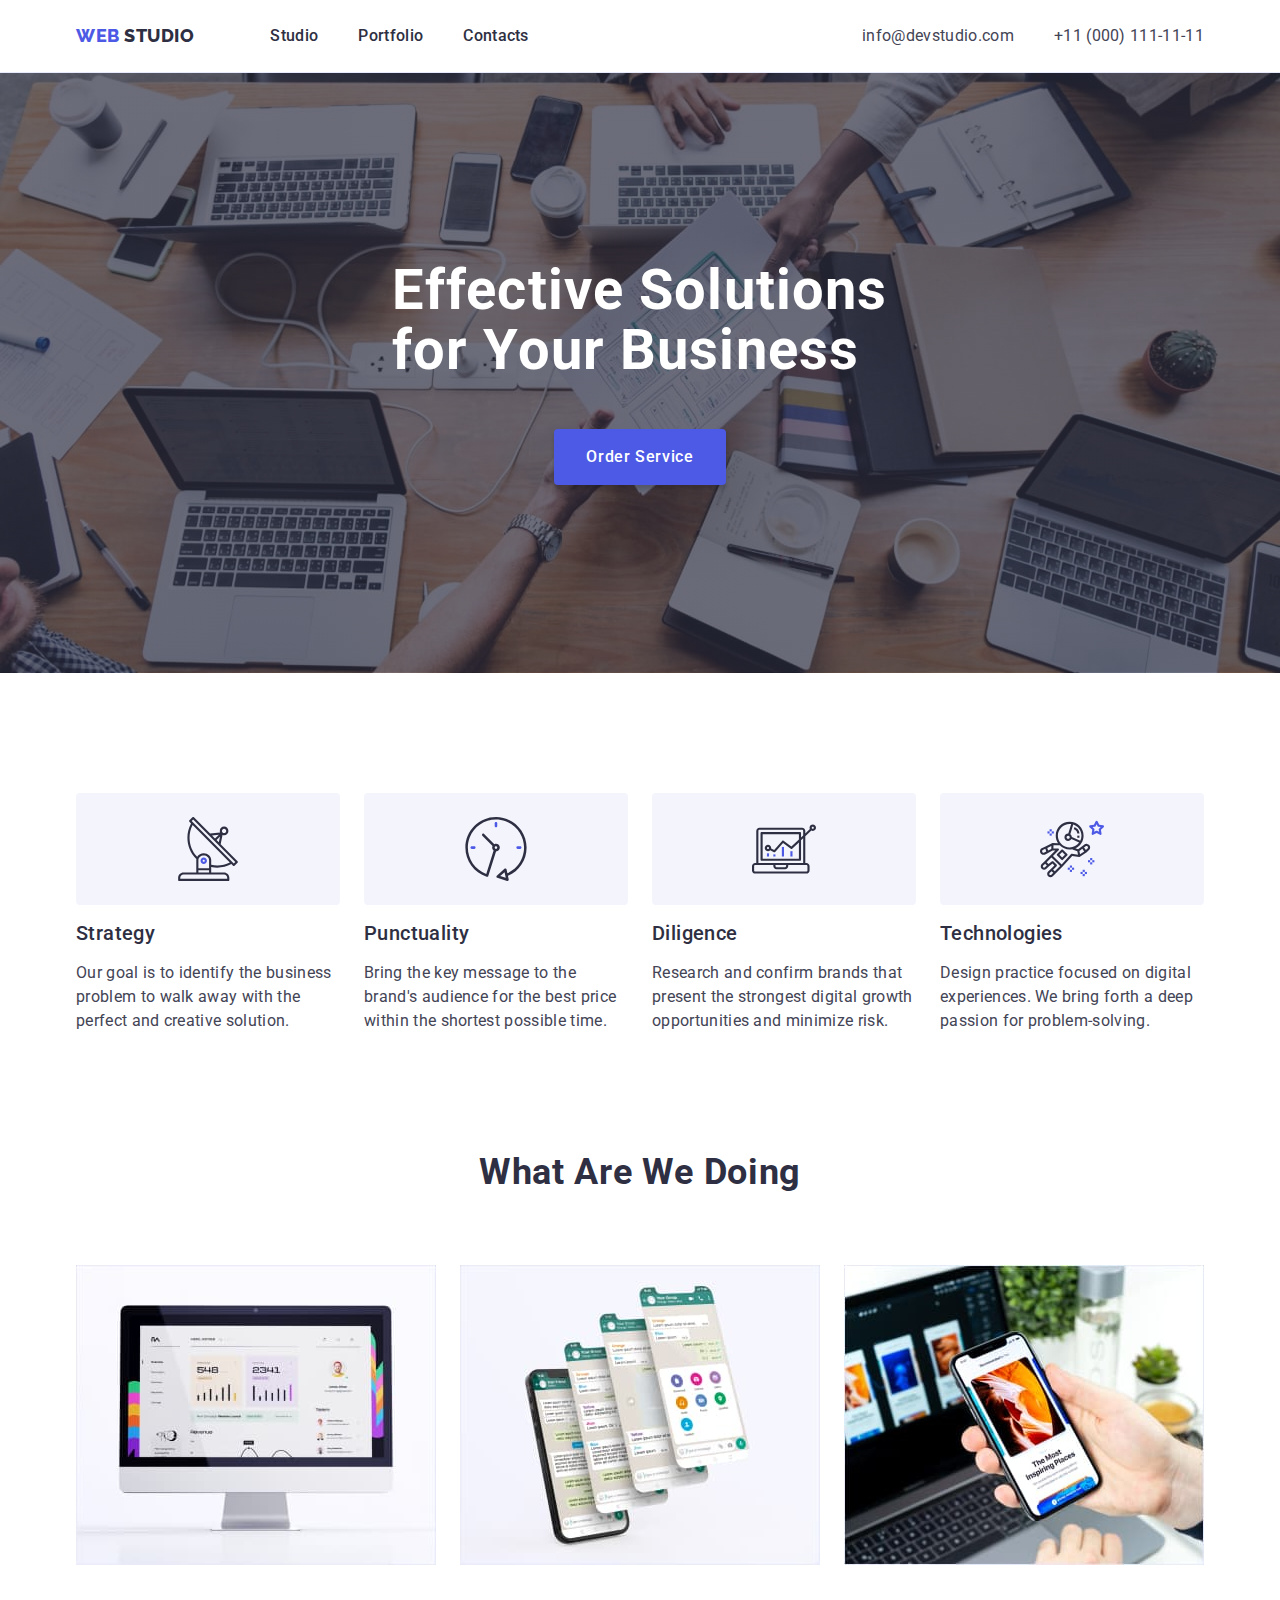
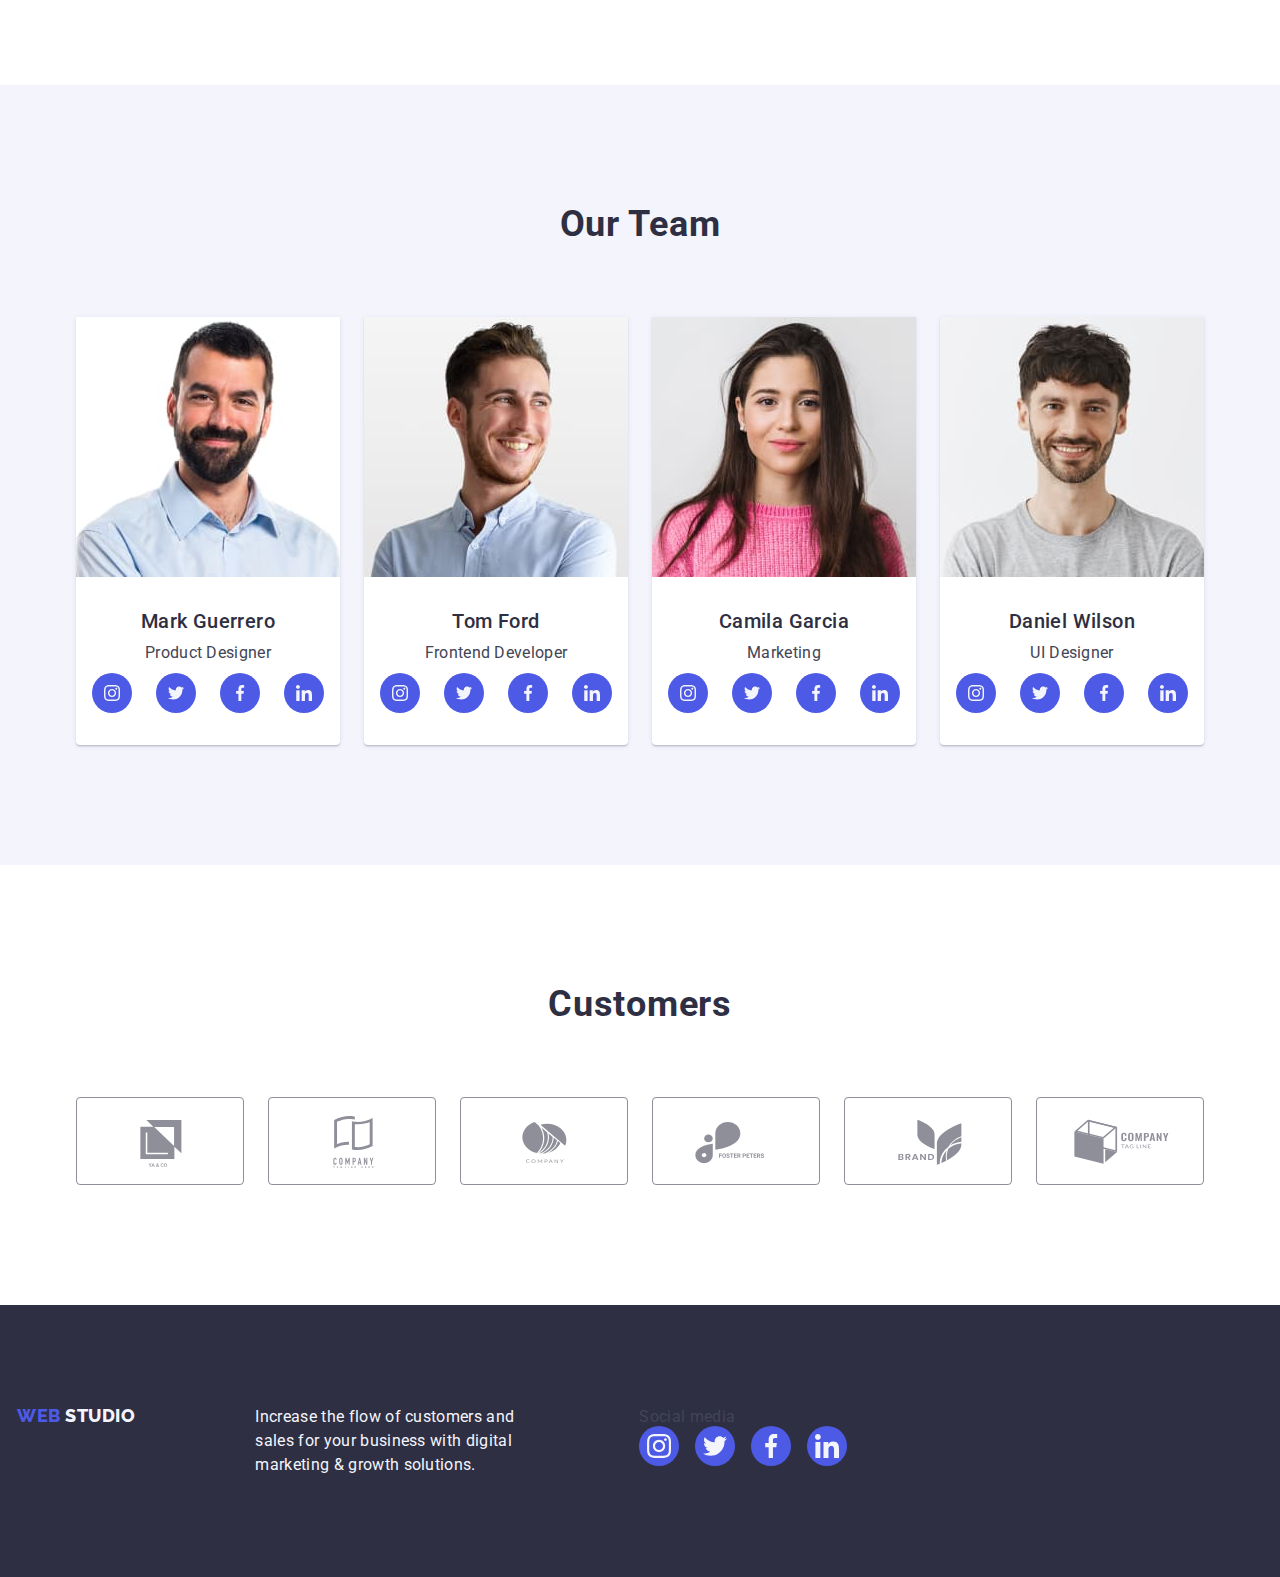
==== commit c238bd43: "blend" ====
--- a/index.html
+++ b/index.html
@@ -176,40 +176,48 @@
                 <p class="section-feature">Product Designer</p>
                 <ul class="info-link-icon">
                   <li class="link-icon-teacher">
-                    <div class="link-content-icon-people">
-                      <a href="" aria-label="link to instagram">
-                        <svg class="social-list" width="16" height="16">
-                          <use href="./images/icons.svg#icon-instagram"></use>
-                        </svg>
-                      </a>
-                    </div>
-                  </li>
-                  <li class="link-icon-teacher">
-                    <div class="link-content-icon-people">
-                      <a href="" aria-label="link to twitter">
-                        <svg class="social-list" width="16" height="16">
-                          <use href="./images/icons.svg#icon-twitter"></use>
-                        </svg>
-                      </a>
-                    </div>
-                  </li>
-                  <li class="link-icon-teacher">
-                    <div class="link-content-icon-people">
-                      <a href="" aria-label="link to facebook">
-                        <svg class="social-list" width="16" height="16">
-                          <use href="./images/icons.svg#icon-facebook"></use>
-                        </svg>
-                      </a>
-                    </div>
-                  </li>
-                  <li class="link-icon-teacher">
-                    <div class="link-content-icon-people">
-                      <a href="" aria-label="link to linkedin">
-                        <svg class="social-list" width="16" height="16">
-                          <use href="./images/icons.svg#icon-linkedin"></use>
-                        </svg>
-                      </a>
-                    </div>
+                    <a
+                      class="link-content-icon-people"
+                      href=""
+                      aria-label="link to instagram"
+                    >
+                      <svg class="social-list" width="16" height="16">
+                        <use href="./images/icons.svg#icon-instagram"></use>
+                      </svg>
+                    </a>
+                  </li>
+                  <li class="link-icon-teacher">
+                    <a
+                      class="link-content-icon-people"
+                      href=""
+                      aria-label="link to twitter"
+                    >
+                      <svg class="social-list" width="16" height="16">
+                        <use href="./images/icons.svg#icon-twitter"></use>
+                      </svg>
+                    </a>
+                  </li>
+                  <li class="link-icon-teacher">
+                    <a
+                      class="link-content-icon-people"
+                      href=""
+                      aria-label="link to facebook"
+                    >
+                      <svg class="social-list" width="16" height="16">
+                        <use href="./images/icons.svg#icon-facebook"></use>
+                      </svg>
+                    </a>
+                  </li>
+                  <li class="link-icon-teacher">
+                    <a
+                      class="link-content-icon-people"
+                      href=""
+                      aria-label="link to linkedin"
+                    >
+                      <svg class="social-list" width="16" height="16">
+                        <use href="./images/icons.svg#icon-linkedin"></use>
+                      </svg>
+                    </a>
                   </li>
                 </ul>
               </div>
@@ -226,40 +234,49 @@
                 <p class="section-feature">Frontend Developer</p>
                 <ul class="info-link-icon">
                   <li class="link-icon-teacher">
-                    <div class="link-content-icon-people">
-                      <a href="" aria-label="link to instagram">
-                        <svg class="social-list" width="16" height="16">
-                          <use href="./images/icons.svg#icon-instagram"></use>
-                        </svg>
-                      </a>
-                    </div>
-                  </li>
-                  <li class="link-icon-teacher">
-                    <div class="link-content-icon-people">
-                      <a href="" aria-label="link to twitter">
-                        <svg class="social-list" width="16" height="16">
-                          <use href="./images/icons.svg#icon-twitter"></use>
-                        </svg>
-                      </a>
-                    </div>
-                  </li>
-                  <li class="link-icon-teacher">
-                    <div class="link-content-icon-people">
-                      <a href="" aria-label="link to facebook">
-                        <svg class="social-list" width="16" height="16">
-                          <use href="./images/icons.svg#icon-facebook"></use>
-                        </svg>
-                      </a>
-                    </div>
-                  </li>
-                  <li class="link-icon-teacher">
-                    <div class="link-content-icon-people">
-                      <a href="" aria-label="link to linkedin">
-                        <svg class="social-list" width="16" height="16">
-                          <use href="./images/icons.svg#icon-linkedin"></use>
-                        </svg>
-                      </a>
-                    </div>
+                    <a
+                      h
+                      class="link-content-icon-people"
+                      ref=""
+                      aria-label="link to instagram"
+                    >
+                      <svg class="social-list" width="16" height="16">
+                        <use href="./images/icons.svg#icon-instagram"></use>
+                      </svg>
+                    </a>
+                  </li>
+                  <li class="link-icon-teacher">
+                    <a
+                      class="link-content-icon-people"
+                      href=""
+                      aria-label="link to twitter"
+                    >
+                      <svg class="social-list" width="16" height="16">
+                        <use href="./images/icons.svg#icon-twitter"></use>
+                      </svg>
+                    </a>
+                  </li>
+                  <li class="link-icon-teacher">
+                    <a
+                      class="link-content-icon-people"
+                      href=""
+                      aria-label="link to facebook"
+                    >
+                      <svg class="social-list" width="16" height="16">
+                        <use href="./images/icons.svg#icon-facebook"></use>
+                      </svg>
+                    </a>
+                  </li>
+                  <li class="link-icon-teacher">
+                    <a
+                      class="link-content-icon-people"
+                      href=""
+                      aria-label="link to linkedin"
+                    >
+                      <svg class="social-list" width="16" height="16">
+                        <use href="./images/icons.svg#icon-linkedin"></use>
+                      </svg>
+                    </a>
                   </li>
                 </ul>
               </div>
@@ -276,40 +293,49 @@
                 <p class="section-feature">Marketing</p>
                 <ul class="info-link-icon">
                   <li class="link-icon-teacher">
-                    <div class="link-content-icon-people">
-                      <a href="" aria-label="link to instagram">
-                        <svg class="social-list" width="16" height="16">
-                          <use href="./images/icons.svg#icon-instagram"></use>
-                        </svg>
-                      </a>
-                    </div>
-                  </li>
-                  <li class="link-icon-teacher">
-                    <div class="link-content-icon-people">
-                      <a href="" aria-label="link to twitter">
-                        <svg class="social-list" width="16" height="16">
-                          <use href="./images/icons.svg#icon-twitter"></use>
-                        </svg>
-                      </a>
-                    </div>
-                  </li>
-                  <li class="link-icon-teacher">
-                    <div class="link-content-icon-people">
-                      <a href="" aria-label="link to facebook">
-                        <svg class="social-list" width="16" height="16">
-                          <use href="./images/icons.svg#icon-facebook"></use>
-                        </svg>
-                      </a>
-                    </div>
-                  </li>
-                  <li class="link-icon-teacher">
-                    <div class="link-content-icon-people">
-                      <a href="" aria-label="link to linkedin">
-                        <svg class="social-list" width="16" height="16">
-                          <use href="./images/icons.svg#icon-linkedin"></use>
-                        </svg>
-                      </a>
-                    </div>
+                    <a
+                      h
+                      class="link-content-icon-people"
+                      ref=""
+                      aria-label="link to instagram"
+                    >
+                      <svg class="social-list" width="16" height="16">
+                        <use href="./images/icons.svg#icon-instagram"></use>
+                      </svg>
+                    </a>
+                  </li>
+                  <li class="link-icon-teacher">
+                    <a
+                      class="link-content-icon-people"
+                      href=""
+                      aria-label="link to twitter"
+                    >
+                      <svg class="social-list" width="16" height="16">
+                        <use href="./images/icons.svg#icon-twitter"></use>
+                      </svg>
+                    </a>
+                  </li>
+                  <li class="link-icon-teacher">
+                    <a
+                      class="link-content-icon-people"
+                      href=""
+                      aria-label="link to facebook"
+                    >
+                      <svg class="social-list" width="16" height="16">
+                        <use href="./images/icons.svg#icon-facebook"></use>
+                      </svg>
+                    </a>
+                  </li>
+                  <li class="link-icon-teacher">
+                    <a
+                      class="link-content-icon-people"
+                      href=""
+                      aria-label="link to linkedin"
+                    >
+                      <svg class="social-list" width="16" height="16">
+                        <use href="./images/icons.svg#icon-linkedin"></use>
+                      </svg>
+                    </a>
                   </li>
                 </ul>
               </div>
@@ -326,40 +352,49 @@
                 <p class="section-feature">UI Designer</p>
                 <ul class="info-link-icon">
                   <li class="link-icon-teacher">
-                    <div class="link-content-icon-people">
-                      <a href="" aria-label="link to instagram">
-                        <svg class="social-list" width="16" height="16">
-                          <use href="./images/icons.svg#icon-instagram"></use>
-                        </svg>
-                      </a>
-                    </div>
-                  </li>
-                  <li class="link-icon-teacher">
-                    <div class="link-content-icon-people">
-                      <a href="" aria-label="link to twitter">
-                        <svg class="social-list" width="16" height="16">
-                          <use href="./images/icons.svg#icon-twitter"></use>
-                        </svg>
-                      </a>
-                    </div>
-                  </li>
-                  <li class="link-icon-teacher">
-                    <div class="link-content-icon-people">
-                      <a href="" aria-label="link to facebook">
-                        <svg class="social-list" width="16" height="16">
-                          <use href="./images/icons.svg#icon-facebook"></use>
-                        </svg>
-                      </a>
-                    </div>
-                  </li>
-                  <li class="link-icon-teacher">
-                    <div class="link-content-icon-people">
-                      <a href="" aria-label="link to linkedin">
-                        <svg class="social-list" width="16" height="16">
-                          <use href="./images/icons.svg#icon-linkedin"></use>
-                        </svg>
-                      </a>
-                    </div>
+                    <a
+                      h
+                      class="link-content-icon-people"
+                      ref=""
+                      aria-label="link to instagram"
+                    >
+                      <svg class="social-list" width="16" height="16">
+                        <use href="./images/icons.svg#icon-instagram"></use>
+                      </svg>
+                    </a>
+                  </li>
+                  <li class="link-icon-teacher">
+                    <a
+                      class="link-content-icon-people"
+                      href=""
+                      aria-label="link to twitter"
+                    >
+                      <svg class="social-list" width="16" height="16">
+                        <use href="./images/icons.svg#icon-twitter"></use>
+                      </svg>
+                    </a>
+                  </li>
+                  <li class="link-icon-teacher">
+                    <a
+                      class="link-content-icon-people"
+                      href=""
+                      aria-label="link to facebook"
+                    >
+                      <svg class="social-list" width="16" height="16">
+                        <use href="./images/icons.svg#icon-facebook"></use>
+                      </svg>
+                    </a>
+                  </li>
+                  <li class="link-icon-teacher">
+                    <a
+                      class="link-content-icon-people"
+                      href=""
+                      aria-label="link to linkedin"
+                    >
+                      <svg class="social-list" width="16" height="16">
+                        <use href="./images/icons.svg#icon-linkedin"></use>
+                      </svg>
+                    </a>
                   </li>
                 </ul>
               </div>
@@ -419,44 +454,60 @@
       </section>
     </main>
 
-    <footer class="futer">
-      <div class="over-futer container">
-        <div class="futer-title">
-          <a href="./index.html" class="logo-futer link">
-            Web
-            <span class="title-studio">Studio</span>
-          </a>
-          <p class="box-text">
-            Increase the flow of customers and sales for your business with
-            digital marketing & growth solutions.
-          </p>
-        </div>
+    <footer class="footer">
+      <div class="over-footer container">
+        <a href="./index.html" class="logo-footer link">
+          Web
+          <span class="title-studio">Studio</span>
+        </a>
+        <p class="box-text">
+          Increase the flow of customers and sales for your business with
+          digital marketing & growth solutions.
+        </p>
+
         <div class="contacts-active">
-          <h4 class="futer-subtitle">Social media</h4>
-          <ul class="futer-link-icon">
+          <p class="footer-subtitle">Social media</p>
+
+          <ul class="footer-link-icon">
             <li class="compani-link-icon">
-              <a href="" aria-label="link to instagram">
+              <a
+                class="icon-compani-links"
+                href=""
+                aria-label="link to instagram"
+              >
                 <svg class="social-contakt" width="24" height="24">
                   <use href="./images/icons.svg#icon-instagram"></use>
                 </svg>
               </a>
             </li>
             <li class="compani-link-icon">
-              <a href="" aria-label="link to twitter">
+              <a
+                class="icon-compani-links"
+                href=""
+                aria-label="link to twitter"
+              >
                 <svg class="social-contakt" width="24" height="24">
                   <use href="./images/icons.svg#icon-twitter"></use>
                 </svg>
               </a>
             </li>
             <li class="compani-link-icon">
-              <a href="" aria-label="link to facebook">
+              <a
+                class="icon-compani-links"
+                href=""
+                aria-label="link to facebook"
+              >
                 <svg class="social-contakt" width="24" height="24">
                   <use href="./images/icons.svg#icon-facebook"></use>
                 </svg>
               </a>
             </li>
             <li class="compani-link-icon">
-              <a href="" aria-label="link to linkedin">
+              <a
+                class="icon-compani-links"
+                href=""
+                aria-label="link to linkedin"
+              >
                 <svg class="social-contakt" width="24" height="24">
                   <use href="./images/icons.svg#icon-linkedin"></use>
                 </svg>
--- a/css/styles.css
+++ b/css/styles.css
@@ -431,7 +431,7 @@
 }
 
 /* footer     */
-.futer {
+.footer {
   display: flex;
 
   background-color: var(--title-text-color);
@@ -439,12 +439,14 @@
   padding-bottom: 100px;
 }
 
-.over-futer {
-  display: flex;
+.over-footer {
+  display: flex;
+  align-items: baseline;
+  margin-right: 120px;
   gap: 120px;
 }
 
-.logo-futer {
+.logo-footer {
   display: inline-block;
   margin-bottom: 16px;
   padding: 0;
@@ -463,6 +465,10 @@
 .title-studio {
   color: var(--design-element);
 }
+
+.footer-title {
+}
+
 .box-text {
   width: 264px;
   margin: 0;
@@ -471,18 +477,19 @@
   font-size: 16px;
   line-height: 1.5;
 }
-/* futer link */
-
-.futer-link-icon {
+/* footer link */
+
+.footer-link-icon {
   display: flex;
 
   flex-direction: row;
   justify-content: center;
   align-items: center;
   padding: 0px;
-  gap: 24px;
-}
-.compani-link-icon {
+
+  gap: 16px;
+}
+.icon-compani-links {
   display: flex;
   justify-content: center;
   align-items: center;
@@ -498,8 +505,8 @@
   width: 24px;
   height: 24px;
 }
-.compani-link-icon:hover,
-.compani-link-icon:focus {
+.icon-compani-links:hover,
+.icon-compani-links:focus {
   background-color: var(--social-link-active);
   border-radius: 50%;
 }
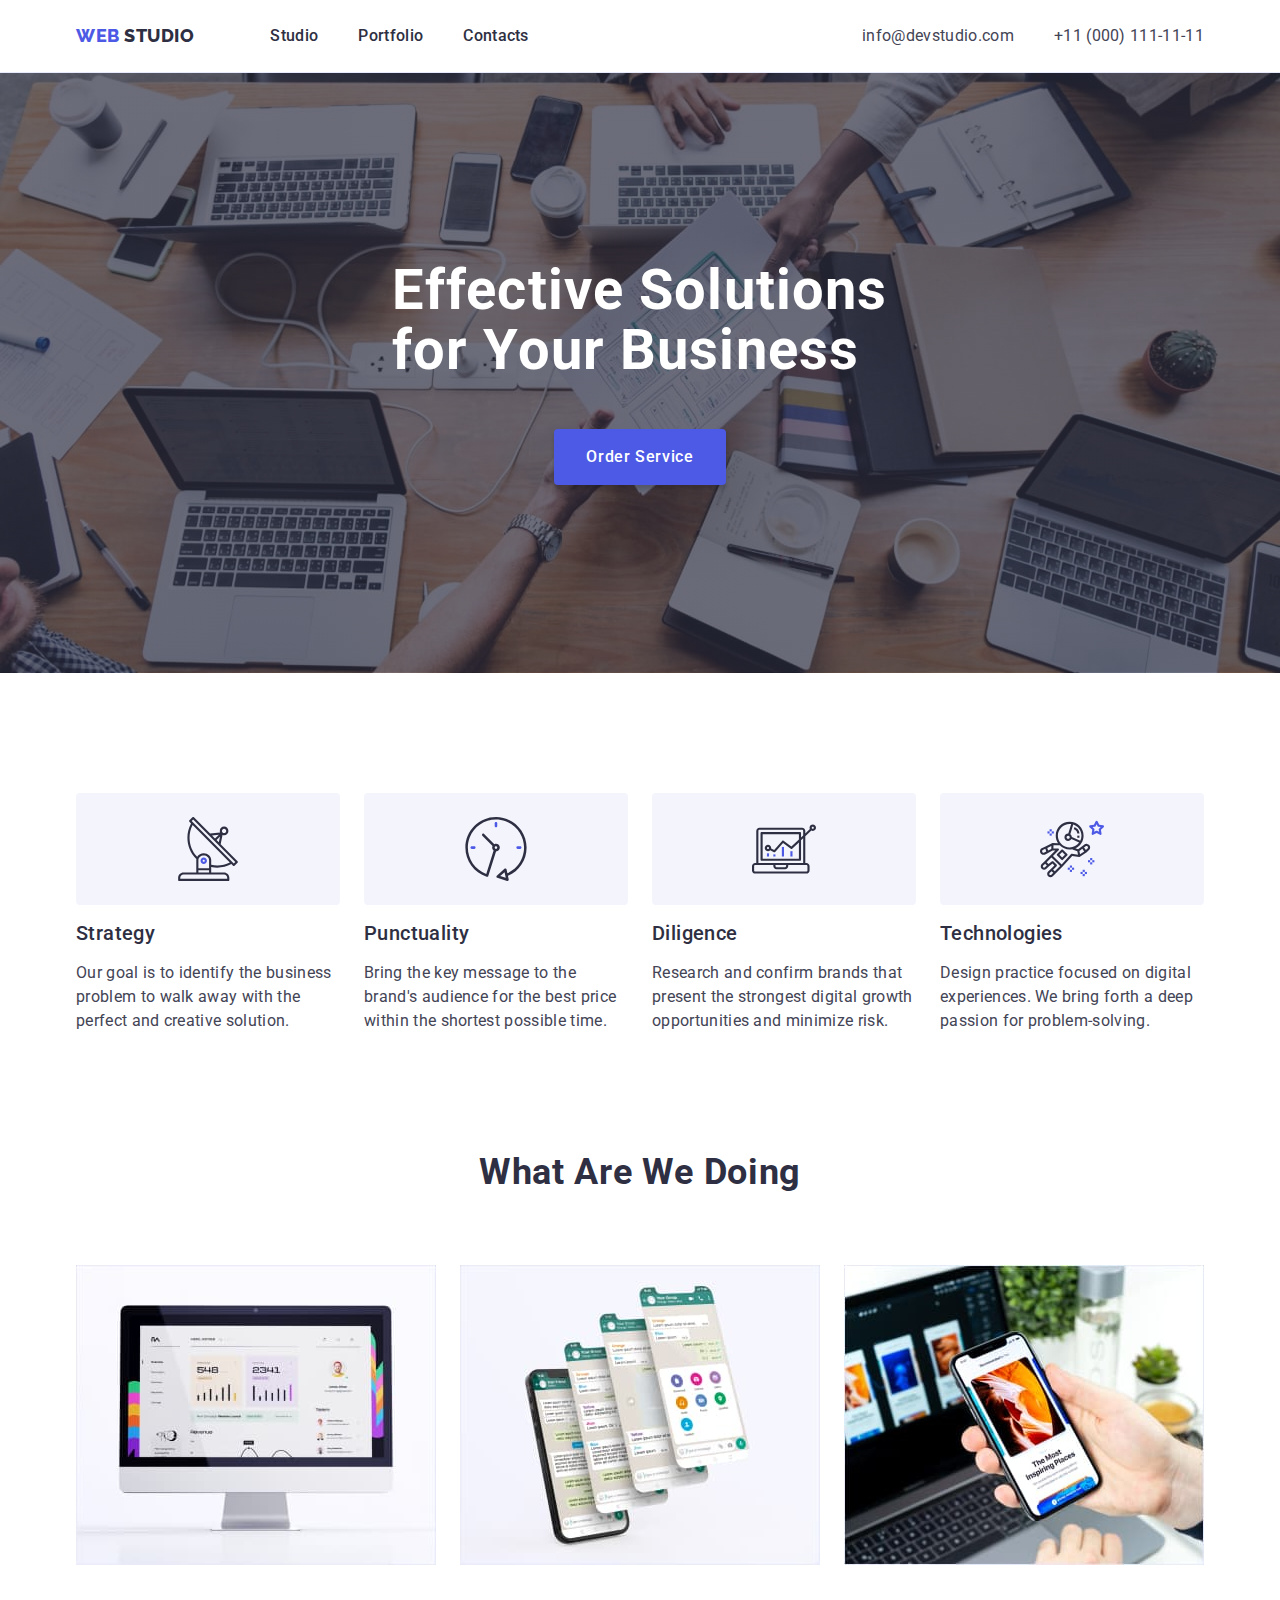
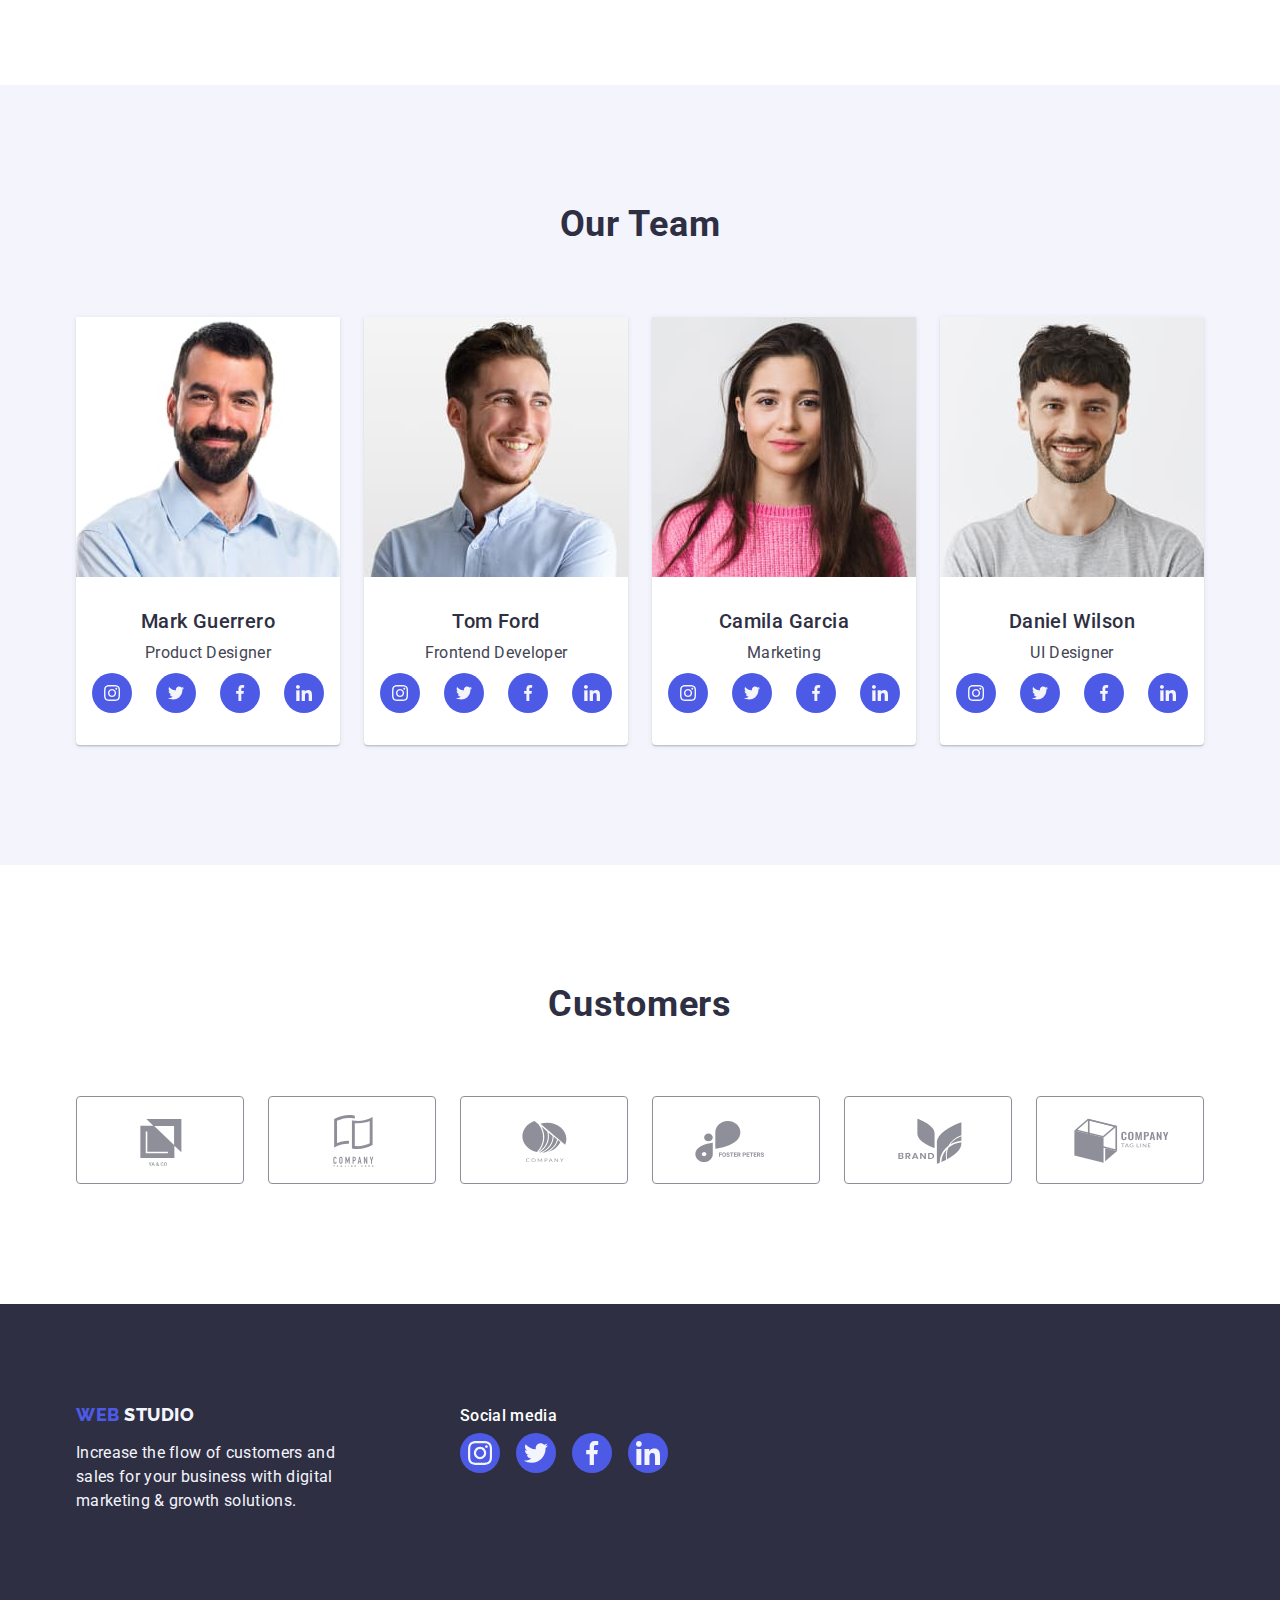
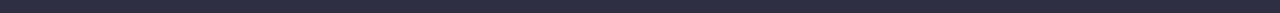
==== commit fb34e772: "blend" ====
--- a/index.html
+++ b/index.html
@@ -235,7 +235,6 @@
                 <ul class="info-link-icon">
                   <li class="link-icon-teacher">
                     <a
-                      h
                       class="link-content-icon-people"
                       ref=""
                       aria-label="link to instagram"
@@ -294,7 +293,6 @@
                 <ul class="info-link-icon">
                   <li class="link-icon-teacher">
                     <a
-                      h
                       class="link-content-icon-people"
                       ref=""
                       aria-label="link to instagram"
@@ -353,7 +351,6 @@
                 <ul class="info-link-icon">
                   <li class="link-icon-teacher">
                     <a
-                      h
                       class="link-content-icon-people"
                       ref=""
                       aria-label="link to instagram"
@@ -405,7 +402,7 @@
       <!-- compani-info -->
       <section class="compani section">
         <div class="container">
-          <h2 class="section-title">Customers</h2>
+          <h2 class="companis-title section-title">Customers</h2>
           <ul class="compani-lists">
             <li class="img-link-compani">
               <a class="partner" href="" aria-label="link to">
@@ -456,14 +453,16 @@
 
     <footer class="footer">
       <div class="over-footer container">
-        <a href="./index.html" class="logo-footer link">
-          Web
-          <span class="title-studio">Studio</span>
-        </a>
-        <p class="box-text">
-          Increase the flow of customers and sales for your business with
-          digital marketing & growth solutions.
-        </p>
+        <div class="blokc-futer">
+          <a href="./index.html" class="logo-footer link">
+            Web
+            <span class="title-studio">Studio</span>
+          </a>
+          <p class="box-text">
+            Increase the flow of customers and sales for your business with
+            digital marketing & growth solutions.
+          </p>
+        </div>
 
         <div class="contacts-active">
           <p class="footer-subtitle">Social media</p>
--- a/css/styles.css
+++ b/css/styles.css
@@ -395,7 +395,7 @@
   padding-bottom: 120px;
   margin: auto;
 }
-.compani > .section-title {
+.companis-title {
   line-height: 1.1;
 }
 
@@ -423,7 +423,7 @@
 .partner:hover,
 .partner:focus {
   border-color: var(--active-button-color);
-  color: #404bbf var(--active-button-color);
+  color: var(--active-button-color);
 }
 
 .compani-link {
@@ -442,7 +442,6 @@
 .over-footer {
   display: flex;
   align-items: baseline;
-  margin-right: 120px;
   gap: 120px;
 }
 
@@ -466,7 +465,14 @@
   color: var(--design-element);
 }
 
-.footer-title {
+.footer-subtitle {
+  margin-bottom: 16px;
+
+  font-weight: 500;
+  font-size: 16px;
+  line-height: 1.5px;
+  letter-spacing: 0.02em;
+  color: var(--background-style-color);
 }
 
 .box-text {
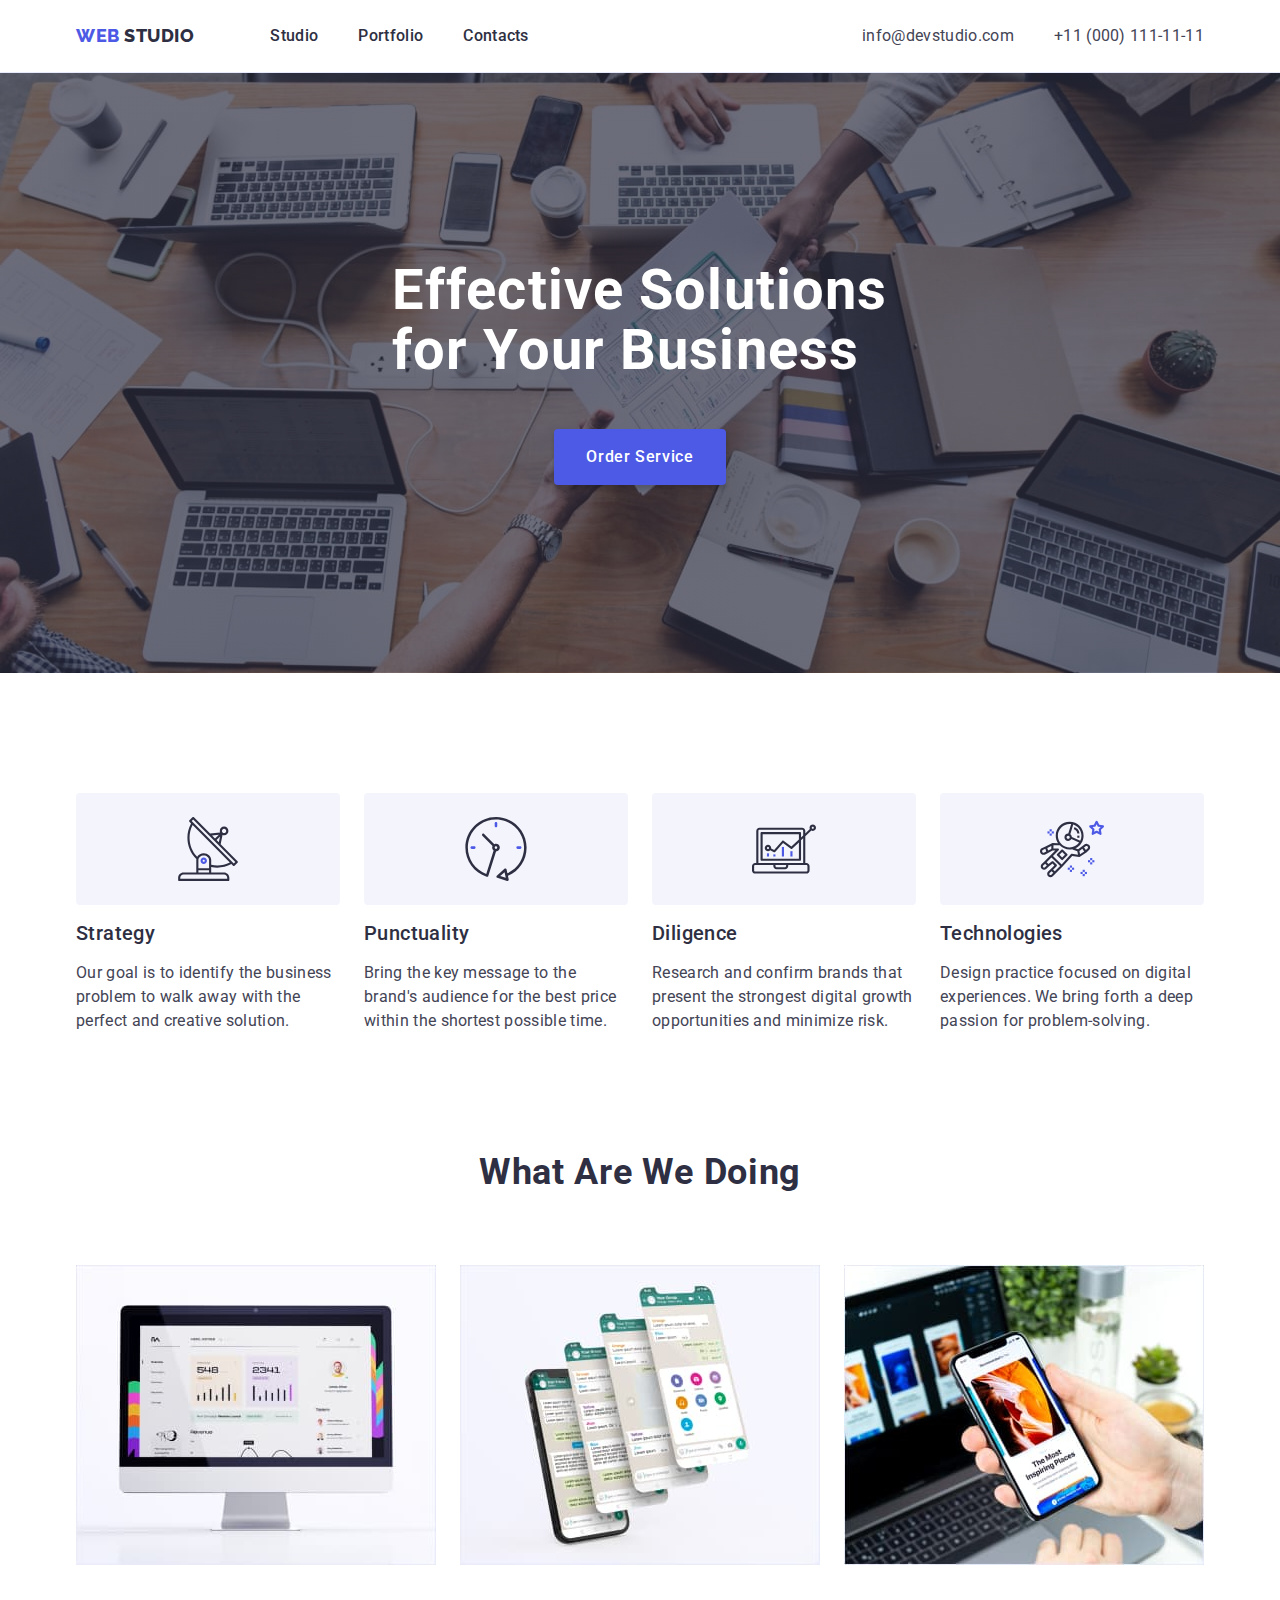
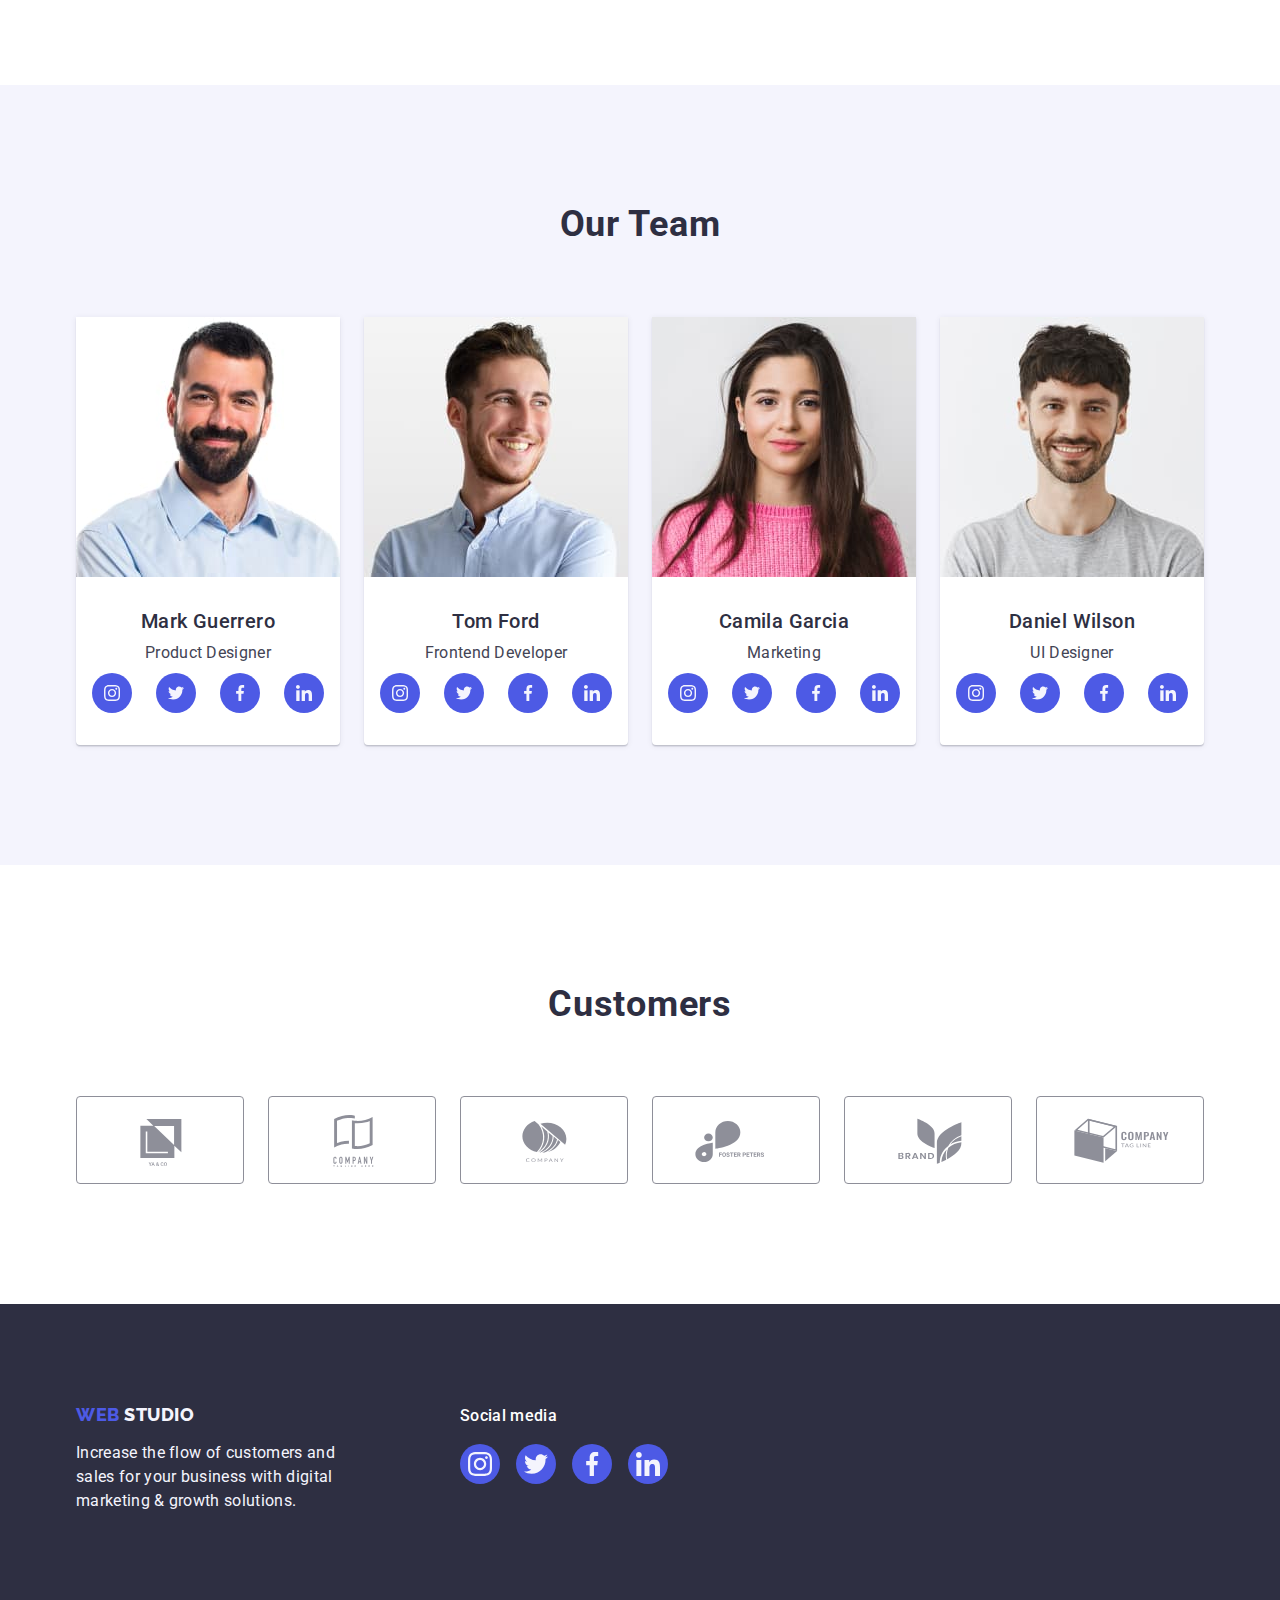
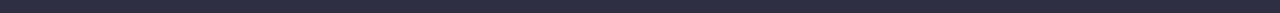
==== commit f2841b35: "validator and hover" ====
--- a/index.html
+++ b/index.html
@@ -236,7 +236,7 @@
                   <li class="link-icon-teacher">
                     <a
                       class="link-content-icon-people"
-                      ref=""
+                      href=""
                       aria-label="link to instagram"
                     >
                       <svg class="social-list" width="16" height="16">
@@ -294,7 +294,7 @@
                   <li class="link-icon-teacher">
                     <a
                       class="link-content-icon-people"
-                      ref=""
+                      href=""
                       aria-label="link to instagram"
                     >
                       <svg class="social-list" width="16" height="16">
@@ -352,7 +352,7 @@
                   <li class="link-icon-teacher">
                     <a
                       class="link-content-icon-people"
-                      ref=""
+                      href=""
                       aria-label="link to instagram"
                     >
                       <svg class="social-list" width="16" height="16">
--- a/css/styles.css
+++ b/css/styles.css
@@ -378,7 +378,7 @@
 
 .link-content-icon-people:hover,
 .link-content-icon-people:focus {
-  background-color: var(--social-link-active);
+  background-color: var(--active-button-color);
   border-radius: 50%;
 }
 
@@ -442,7 +442,9 @@
 .over-footer {
   display: flex;
   align-items: baseline;
-  gap: 120px;
+}
+.blokc-futer {
+  margin-right: 120px;
 }
 
 .logo-footer {
@@ -470,7 +472,7 @@
 
   font-weight: 500;
   font-size: 16px;
-  line-height: 1.5px;
+  line-height: 1.5;
   letter-spacing: 0.02em;
   color: var(--background-style-color);
 }
